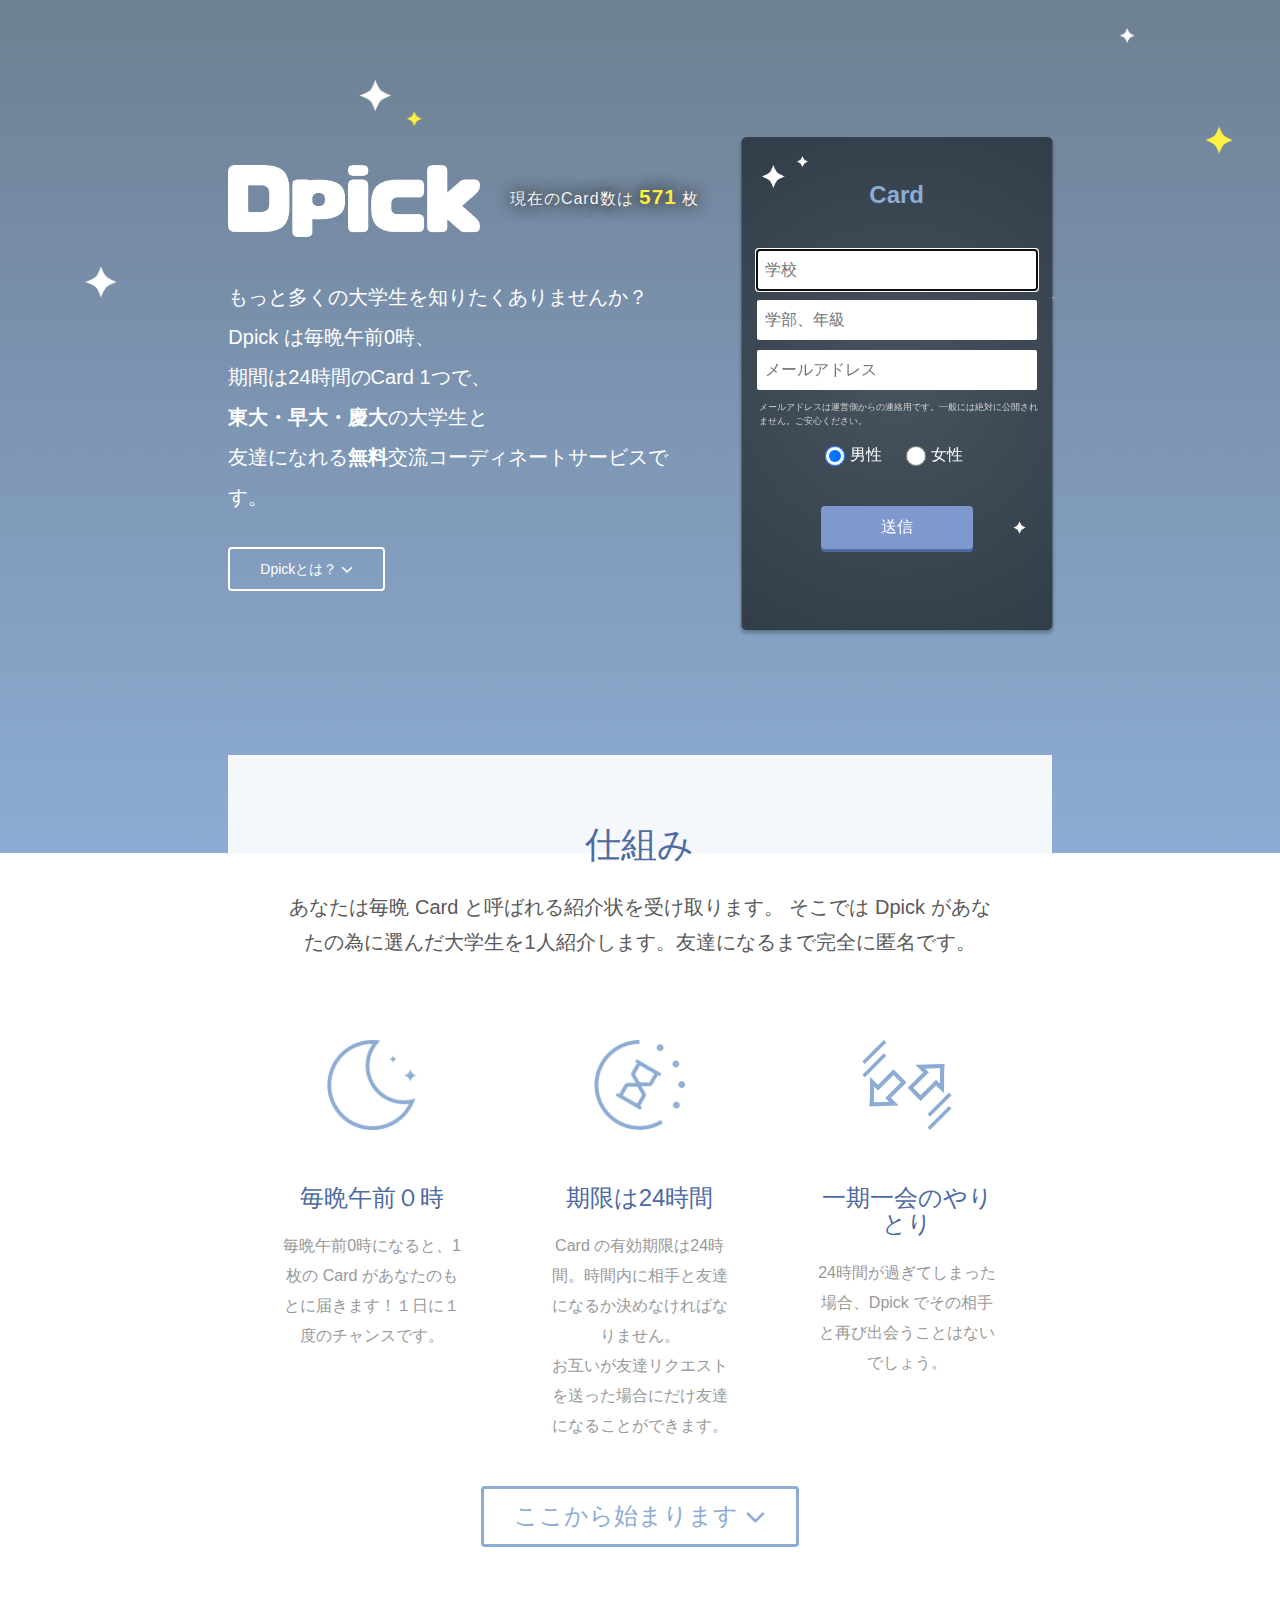
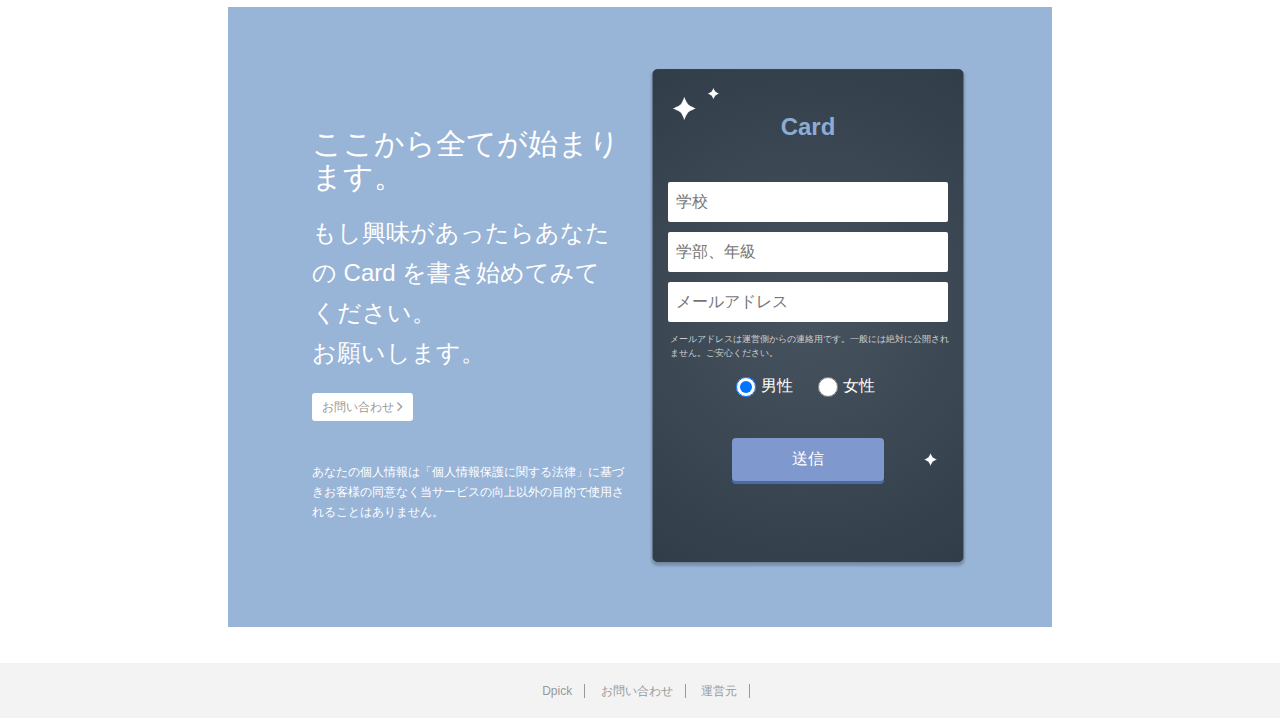
==== index.html @ 1cc6fd4a "+7" ====
<!DOCTYPE html>
<html lang="ja">
  <head>
    <title>Dpick</title>
    <META http-equiv="Content-Type" content="text/html; charset=UTF-8">
    <meta name="viewport" content="width=device-width, initial-scale=1.0">
    <meta content="assets/img/thumbnail.png" property="og:image"></meta>
    <meta content="Dpick" property="og:title"></meta>
    <meta content="午前0時に届く1枚のカード。 それを使うとあなたが知らない素晴らしい大学生を知ることができます。 その有効期限はたった24時間、やってみませんか。" property="og:description"></meta>
    <link rel="shortcut icon" type="image/png" href="assets/img/favicon_1.png"/>
    <!-- Bootstrap -->
    <link href="assets/css/bootstrap.min.css" rel="stylesheet" media="screen">
    <link href="assets/css/bootstrap-responsive.css" rel="stylesheet">
    <link href="assets/css/style_1.css" rel="stylesheet">
    <link rel="stylesheet" href="https://maxcdn.bootstrapcdn.com/font-awesome/4.4.0/css/font-awesome.min.css">
    <!-- visit_from twitter -->
    <script src="//platform.twitter.com/oct.js" type="text/javascript"></script>
    <script type="text/javascript">twttr.conversion.trackPid('l6l3i', { tw_sale_amount: 0, tw_order_quantity: 0 });</script>
    <noscript>
    <img height="1" width="1" style="display:none;" alt="" src="https://analytics.twitter.com/i/adsct?txn_id=l6l3i&p_id=Twitter&tw_sale_amount=0&tw_order_quantity=0" />
    <img height="1" width="1" style="display:none;" alt="" src="//t.co/i/adsct?txn_id=l6l3i&p_id=Twitter&tw_sale_amount=0&tw_order_quantity=0" />
    </noscript>

    <script src="http://ajax.googleapis.com/ajax/libs/jquery/1.7.2/jquery.min.js"></script>
    <!-- Google analytics -->
    <script>
      (function(i,s,o,g,r,a,m){i['GoogleAnalyticsObject']=r;i[r]=i[r]||function(){
      (i[r].q=i[r].q||[]).push(arguments)},i[r].l=1*new Date();a=s.createElement(o),
      m=s.getElementsByTagName(o)[0];a.async=1;a.src=g;m.parentNode.insertBefore(a,m)
      })(window,document,'script','//www.google-analytics.com/analytics.js','ga');

      ga('create', 'UA-66148439-1', 'auto');
      ga('send', 'pageview');
    </script>
    <script>
        $(function(){
          $('#scroll').click(function(){
            ga('send', 'event', 'click', 'scroll');
            $('html,body').animate({scrollTop:$('#page2').offset().top}, 600);
            return false;
          });
          $('#call').click(function(){
            ga('send', 'event', 'click', 'call');
            $('html,body').animate({scrollTop:$('#form').offset().top}, 600);

            if(window.navigator.userAgent.indexOf('Mobile') < 1){
              $("input[type='text']:first", document.forms[0]).focus();
            }
            return false;
          });
          $('#call1').click(function(){
            ga('send', 'event', 'click', 'sroll1');
            $('html,body').animate({scrollTop:$('#form').offset().top}, 600);
            $("input[type='text']:first", document.forms[0]).focus();
            return false;
          });
        });
    </script>
    <script>
      function check_form(place){
          var uni = document.forms["Dpickform_" + place]["entry.1820597178"].value;
          var dep = document.forms["Dpickform_" + place]["entry.1846109301"].value;
          var mail = document.forms["Dpickform_" + place]["entry.34462943"].value;
          var sex = document.forms["Dpickform_" + place]["entry.1523064061"].value;
          if (uni == null || uni == "") {
              ga('send', 'event', 'invalid', 'uni', place);
              alert("大学名を正しく入力してください。");
              return false;
          }
          if (dep == null || dep == ""){
              ga('send', 'event', 'invalid', 'dep', place);
              alert("学部を正しく入力してください。");
              return false;
          }
          if (mail == null || mail == ""){
              ga('send', 'event', 'invalid', 'mail', place);
              alert("メールアドレスを正しく入力してください。");
              return false;
          }
          else{
            return true;
          }
      }
    </script>
  </head>
  <body>
      <div class="container-fluid">
        <div class="row" style="position:relative;">
        	<div class="col-lg-2 col-md-1">
        	</div>
        	<div class="col-lg-8 col-md-10 col-xs-12 col-sm-12">
          		<div id="logo">
                <img src="assets/img/dpick_b.png" /><span class="count hidden-xs hidden-sm">現在のCard数は  <b style="font-size:21px; color:#FFF140; font-family:'Ubuntu Condensed', sans-serif;">571</b>  枚</span>
              </div>

              <h2 class="slogan">もっと多くの大学生を知りたくありませんか？</br>Dpick は毎晩午前0時、</br>期間は24時間のCard 1つで、</br><b>東大・早大・慶大</b>の大学生と</br>友達になれる<b>無料</b>交流コーディネートサービスです。</h2>
                <div id="scroll" class="hidden-xs hidden-sm"><button type="button" class="btn btn-default button">Dpickとは？  <i class="fa fa-angle-down fa-lg"></i></button></div>
                <div id="call" class="visible-xs visible-sm"><button type="button" class="btn btn-default button-call"><b>ここから始まります  <i class="fa fa-angle-down fa-lg"></i></b></button></div><p class="count visible-xs visible-sm">現在のCard数は <b class="number">571</b> 枚</p>
                <div id="card1" class="hidden-xs hidden-sm card2">
                  <div class="form-info">
                    <script type="text/javascript">
                      var i = 0;
                      function iframe_load() {
                        console.log('loaded!');
                        i++;
                        if(i > 1){
                          document.location.href="finish.html";
                        }
                      }
                    </script>
                    <h3 class="hidden-xs hidden-sm"><b>Card</b></h3>
                    <form id="Dpickform_up" name="Dpickform_up"  method="post" action="https://docs.google.com/forms/d/1RniOByj6TO_wJmQ1sJEg31kJzTQSaY5dYjyh7gsJfTY/formResponse" target="hidden_iframe" onsubmit="return check_form('up')">
                      <h3 class="visible-xs visible-sm">Card</h3>
                      <input type="text" name="entry.1820597178" placeholder="学校" required oninvalid="this.setCustomValidity('大学名を正しく入力してください。')" oninput="setCustomValidity('')" autofocus></br>
                      <input type="text" name="entry.1846109301" placeholder="学部、年級" required oninvalid="this.setCustomValidity('学部を正しく入力してください。')" oninput="setCustomValidity('')" ></br>
                      <input type="email" name="entry.34462943" placeholder="メールアドレス" required oninvalid="this.setCustomValidity('大学メールを正しく入力してください。')" oninput="setCustomValidity('')" ></br>
                      <div class="safe">
                        <small>メールアドレスは運営側からの連絡用です。一般には絶対に公開されません。ご安心ください。</small>
                      </div>
                      <div class="radio">
                        <label style="margin-right: 25px; color:white; "><input type="radio" name="entry.1523064061" value="0" checked required oninvalid="this.setCustomValidity('せいべつを正しく入力してください。')" oninput="setCustomValidity('')" > 男性</label>
                        <label style=" color:white; "><input type="radio" name="entry.1523064061" value="1"> 女性</label>
                      </div>
                      <input type="hidden" name="pageHistory" value="0">
                      <input type="hidden" name="fvv" value="0">
                      <button type="submit" class="button1 btn btn-default">送信</button>
                    </form>
                    <iframe name="hidden_iframe" id="hidden_iframe" style="display:none;" onload="iframe_load()"></iframe>
                  </div>
                </div>
<!--               <div id="scroll" class="hidden-xs hidden-sm">
                <a href="#page2"><img src="assets/img/scroll-w.png" /></a>
              </div> -->
              <div class="main">
                  <div class="page2" id="page2">
                    <h1 style="color:#4D6BA1;">仕組み</h1>
                    <p class="text2">あなたは毎晩 Card と呼ばれる紹介状を受け取ります。 そこでは Dpick があなたの為に選んだ大学生を1人紹介します。友達になるまで完全に匿名です。</p>
                    <div class="row">
                      <div class="col-md-4 col-xs-12">
                        <img src="assets/img/icon1_b.png" />
                        <h3>毎晩午前０時</h3>
                        <p>毎晩午前0時になると、1枚の Card があなたのもとに届きます！１日に１度のチャンスです。</p>
                      </div>
                      <div class="col-md-4 col-xs-12">
                        <img src="assets/img/icon2_b.png" />
                        <h3>期限は24時間</h3>
                        <p>Card の有効期限は24時間。時間内に相手と友達になるか決めなければなりません。</br>お互いが友達リクエストを送った場合にだけ友達になることができます。</p>
                      </div>
                      <div class="col-md-4 col-xs-12">
                        <img src="assets/img/icon3_b.png" />
                        <h3>一期一会のやりとり</h3>
                        <p>24時間が過ぎてしまった場合、Dpick でその相手と再び出会うことはないでしょう。</p>
                      </div>
                    </div>
                    <div class="row">
                      <a href="#form" id="call1"><button type="button" class="btn btn-default button2 hidden-xs hidden-sm">ここから始まります  <i class="fa fa-angle-down fa-lg"></i></button></a>
                    </div>
                  </div>
              </div>
            <div class="row form" id="form">
              <div class="col-md-offset-1 col-md-5">
                <h2>ここから全てが始まります。</h2>
                <h3>もし興味があったらあなたの Card を書き始めてみてください。</br>お願いします。</h3>
                <a href="https://docs.google.com/forms/d/1W493u_p6T1SX8YPQvKP_TSf8al3Foz85FJQ5niRGAqc/viewform" target="_new"><button class="btn-default btn-sm btn ask hidden-xs hidden-sm">お問い合わせ  <i class="fa fa-angle-right fa-lg"></i></button></a></br>
                <small class="hidden-xs hidden-sm">あなたの個人情報は「個人情報保護に関する法律」に基づきお客様の同意なく当サービスの向上以外の目的で使用されることはありません。</small>
              </div>
              <div class="col-md-5">
                <div class="card2">
                  <div class="form-info">
                    <h3 class="hidden-xs hidden-sm"><b>Card</b></h3>
                    <form id="Dpickform_down" name="Dpickform_down"  method="post" action="https://docs.google.com/forms/d/1RniOByj6TO_wJmQ1sJEg31kJzTQSaY5dYjyh7gsJfTY/formResponse" target="hidden_iframe" onsubmit="return check_form('down')">
                      <h3 class="visible-xs visible-sm"><b>Card</b></h3>
                      <input type="text" name="entry.1820597178" placeholder="学校" required oninvalid="this.setCustomValidity('大学名を正しく入力してください。')" oninput="setCustomValidity('')"></br>
                      <input type="text" name="entry.1846109301" placeholder="学部、年級" required oninvalid="this.setCustomValidity('学部を正しく入力してください。')" oninput="setCustomValidity('')" ></br>
                      <input type="email" name="entry.34462943" placeholder="メールアドレス" required oninvalid="this.setCustomValidity('大学メールを正しく入力してください。')" oninput="setCustomValidity('')" ></br>
                      <div class="safe">
                        <small>メールアドレスは運営側からの連絡用です。一般には絶対に公開されません。ご安心ください。</small>
                      </div>
                      <div class="radio">
                        <label style="margin-right: 25px; color:white;"><input type="radio" name="entry.1523064061" value="0" checked required oninvalid="this.setCustomValidity('せいべつを正しく入力してください。')" oninput="setCustomValidity('')" > 男性</label>
                        <label style=" color:white;"><input type="radio" name="entry.1523064061" value="1"> 女性</label>
                      </div>
                      <input type="hidden" name="pageHistory" value="0">
                      <input type="hidden" name="fvv" value="0">
                      <button type="submit" class="button1 btn btn-default">送信</button>
                    </form>
                  </div>
                  <a href="https://docs.google.com/forms/d/1W493u_p6T1SX8YPQvKP_TSf8al3Foz85FJQ5niRGAqc/viewform" target="_new"><button class="btn-default btn-sm btn ask visible-xs visible-sm">お問い合わせ  <i class="fa fa-angle-right fa-lg"></i></button></a></br>
                  <small class="visible-xs visible-sm" style="margin-bottom: 60px;">あなたの個人情報は「個人情報保護に関する法律」に基づきお客様の同意なく当サービスの向上以外の目的で使用されることはありません。</small></br>
                </div>
              </div>
            </div>
            </div>
        	</div>
        	<div class="col-lg-2 col-md-1">
        	</div>
          <div class="row footer">
            <a href="index.html">Dpick</a>
            <a href="https://docs.google.com/forms/d/1W493u_p6T1SX8YPQvKP_TSf8al3Foz85FJQ5niRGAqc/viewform" target="_new">お問い合わせ</a>
            <a href="info.html">運営元</a>
          </div>
      </div>
    </div>

    </div>
  </body>
</html>
---- assets/css/style_1.css ----
.row{
		margin-left: 0;
		margin-right: 0;
	}
@media screen and (min-width: 1200px) {
	body .container-fluid{
		background-image: url('../img/bac_b.png');
		background-size: 100%;
		background-attachment: fixed; 
		background-repeat: no-repeat;
		position: relative;
	}
	body{
		padding: 0;
	}
	#logo{
		margin-top: 20%;
		margin-bottom: 40px;
	}
	#logo img:first-child{
		height:72px;
	}
	.slogan{
		color: white;
		font-size: 20px;
		width: 55%;
		line-height: 40px;
	}
	.button{
		background-color: transparent;
		color: white;
		font-size: 14px;
		padding: 10px 30px;
		border: 2px solid white;
		border-radius: 4px;
		background-image: none;
		text-shadow: none;
		margin-top: 20px;
	}
	.button:hover, .button:active:focus, .button:focus, .button:active{
		opacity: 0.7;
		background-color: transparent;
		color: white;
		border: 2px solid white;
		outline: none;
		box-shadow: none;
	}
	.count{
		color: white;
		font-size: 16px; 
		z-index: 1;
		margin-left:30px;
		text-shadow: 0 0 15px #333, 0 0 15px #333, 0 0 0.15px #333;
		letter-spacing:1px;
	}
	.count .number{
		 font-size:21px; 
		 color:#FFF140; 
		 font-family:'Ubuntu Condensed', sans-serif; 
		 letter-spacing:5px;
	}
	.button2{
		background-color: transparent;
		color: #8DACD3;
		font-size: 24px;
		padding: 10px 30px;
		border: 3px solid #8DACD3;
		border-radius: 4px;
		text-shadow: none;
		margin-bottom: 60px;
	}
	.button2:hover, .button2:focus, .button2:active:focus, .button2:active{
		opacity: 0.7;
		border: 3px solid #8DACD3;
		border-radius: 4px;
		color: #8DACD3;
		background-color: transparent;
		outline: none;
		box-shadow: none;
	}
	#bubble1{
		position: absolute;
		top: -453px;
		right: -100px;
	}
	#bubble1 img{
		height: 86px;
	}
	#bubble2{
		position: absolute;
		right: 250px;
		top: -255px;
	}
	#bubble2 img{
		height: 65px;
	}
	#scroll{
/*		position: absolute;
		top: 680px;
		left: 48%;*/
		z-index: 1;
	}
	#scroll:hover img{
		opacity: 0.7;
		cursor: pointer;
	}
	#scroll img{
		width: 55px;
	}
	.main{
		margin-top: 20%;
		background-color: rgba(255,255,255,0.9);
		padding: 0px 10px 0 10px;
		position: relative;
	}
	.main .text1{
		font-size: 20px;
		line-height: 35px;
		width: 62%;
		color: #595959;
		margin-left: 50px;
	}
	.page2{
		/*margin-top: 150px;*/
		padding-top: 50px;
		text-align: center;
		height: 100%;
		color: #595959;
	}
	.text2{
		font-size: 20px;
		line-height: 35px;
		margin: 25px 50px 0 50px;
	}
	.page2 .row{
		margin-left: 0;
		text-align: center;
		padding-left: 0px;
	}
	.page2 .col-md-4{
		padding: 0 40px;
		margin-top: 80px;
		margin-bottom: 35px;
		width: 33.3%;
		margin-left: 0;
	}
	.page2 .col-md-4 h3{
		color: #4D6BA1;
	}
	.page2 .col-md-4 p{
		font-size: 16px;
		color: #999999;
		line-height: 30px;
		margin-top: 20px;
	}
	.page2 .col-md-4 img{
		height: 90px;
		margin-bottom: 35px;
	}
	.form{
		background-color: rgba(141,172,211,0.9);
		margin: 0 0 90px 0;
		color: white;
		height: 620px;
	}
	.form h2{
		padding-top: 100px;
	}
	.form h3{
		line-height: 40px;
		margin-bottom: 20px;
	}
	#card1{
		top: 75px;
		position: absolute;
		right:10px;
	}
	#card1 img{
		width: 240px;
	}
	.card2{
		text-align: right;
		margin-top: 60px;
		position: relative;
		z-index: 10;
		margin-bottom: 100px;
	}
	.card2 .form-info{
		height: 502px;
		width: 320px;
		position: absolute;
		top:0;
		right:0;
		text-align: center;
		z-index: 1;
		background-image: url('../img/card2_1.png');
		background-size: 100%;
		margin-bottom: 100px;
	}
	.card2 .form-info h3{
		color: #8DACD3;
		margin-top: 40px;
		margin-bottom: 35px;
		line-height: 40px;
	}
	.card2 .form-info form input[type="text"], .card2 .form-info form input[type="email"]{
		width: 280px;
		height: 40px;
		border: 0px solid #DFDFDF;
		border-radius: 2px;
		margin-bottom: 10px;
		padding-left: 8px;
		background-color: white;
	}
	.card2 .form-info form{
		color: #444444;
		font-size: 16px;
	}
	.card2 .form-info input[type="radio"]{
		height: 20px;
		width: 20px;
		margin-left: -25px;
	}
	.radio label input{
		 margin-top:2px;
	}
	.card2 img{
		width: 240px;
	}
	.safe{
		width: 280px; 
		text-align:left; 
		margin-left:22px; 
		font-size:10px; 
		color: #CFCFCF;
		padding-bottom: 5px;
	}
	.button1{
		background-color: #7F99CE;
		color: white;
		font-size: 16px;
		padding: 10px 60px;
		box-shadow: 0px 3px 0px #4D6BA1;
		border: 0px;
		border-radius: 4px;
		background-image: none;
		text-shadow: none;
		margin-top: 30px;
	}
	.button1:hover, .button1:active, .button1:focus, .button1:active:focus{
		background-color: #8DACD3;
		color:white;
		text-shadow: none;
		box-shadow: 0px 2px 0px #4D6BA1;
		margin-top: 31px;
		margin-bottom: -1px;
		outline: none;
	}  
	.footer{
		background-color:#F3F3F3; 
		height:40px;
		text-align: center;
		padding: 20px 0 35px 0;
		font-size: 12px;
		position: absolute;
    	bottom: 0;
    	width: 100%;
    	z-index: 1;
	}
	.footer a{
		color: #999999;
		text-decoration: none;
		padding-right: 12px;
		padding-left: 12px;
		border-right: 1px solid #999999;
	}
	.ask{
		color: #999999; 
		border: none;
		margin-bottom: 40px;
	}
	.ask:hover, .ask:active, .ask:focus, .ask:active:focus{
		background-color: #efefef;
		color: #999999;
	}
}
@media screen and (min-width: 992px) and (max-width: 1199px){
	body .container-fluid{
		background-image: url('../img/bac_b.png');
		background-size: 120%;
		background-attachment: fixed; 
		background-repeat: no-repeat;
		position: relative;
	}
	body{
		padding: 0;
	}
	#logo{
		margin-top: 20%;
		margin-bottom: 40px;
	}
	#logo img:first-child{
		height:72px;
	}
	.slogan{
		color: white;
		font-size: 20px;
		width: 55%;
		line-height: 40px;
	}
	.button{
		background-color: transparent;
		color: white;
		font-size: 14px;
		padding: 10px 30px;
		border: 2px solid white;
		border-radius: 4px;
		background-image: none;
		text-shadow: none;
		margin-top: 20px;
	}
	.button:hover, .button:active:focus, .button:focus, .button:active{
		opacity: 0.7;
		background-color: transparent;
		color: white;
		border: 2px solid white;
		outline: none;
		box-shadow: none;
	}
	.count{
		color: white;
		font-size: 16px; 
		z-index: 1;
		margin-left:30px;
		text-shadow: 0 0 15px #333, 0 0 15px #333, 0 0 0.15px #333;
		letter-spacing:1px;
	}
	.count .number{
		 font-size:21px; 
		 color:#FFF140; 
		 font-family:'Ubuntu Condensed', sans-serif; 
		 letter-spacing:5px;
	}
	.button2{
		background-color: transparent;
		color: #8DACD3;
		font-size: 24px;
		padding: 10px 30px;
		border: 3px solid #8DACD3;
		border-radius: 4px;
		text-shadow: none;
		margin-bottom: 60px;
	}
	.button2:hover, .button2:focus, .button2:active:focus, .button2:active{
		opacity: 0.7;
		border: 3px solid #8DACD3;
		border-radius: 4px;
		color: #8DACD3;
		background-color: transparent;
		outline: none;
		box-shadow: none;
	}
	#bubble1{
		position: absolute;
		top: -453px;
		right: -100px;
	}
	#bubble1 img{
		height: 86px;
	}
	#bubble2{
		position: absolute;
		right: 250px;
		top: -255px;
	}
	#bubble2 img{
		height: 65px;
	}
	#scroll{
/*		position: absolute;
		top: 680px;
		left: 48%;*/
		z-index: 1;
	}
	#scroll:hover img{
		opacity: 0.7;
		cursor: pointer;
	}
	#scroll img{
		width: 55px;
	}
	.main{
		margin-top: 20%;
		background-color: rgba(255,255,255,0.9);
		padding: 0px 10px 0 10px;
		position: relative;
	}
	.main .text1{
		font-size: 20px;
		line-height: 35px;
		width: 62%;
		color: #595959;
		margin-left: 50px;
	}
	.page2{
		/*margin-top: 150px;*/
		padding-top: 50px;
		text-align: center;
		height: 100%;
		color: #595959;
	}
	.text2{
		font-size: 20px;
		line-height: 35px;
		margin: 25px 50px 0 50px;
	}
	.page2 .row{
		margin-left: 0;
		text-align: center;
		padding-left: 0px;
	}
	.page2 .col-md-4{
		padding: 0 40px;
		margin-top: 80px;
		margin-bottom: 35px;
		width: 33.3%;
		margin-left: 0;
	}
	.page2 .col-md-4 h3{
		color: #4D6BA1;
	}
	.page2 .col-md-4 p{
		font-size: 16px;
		color: #999999;
		line-height: 30px;
		margin-top: 20px;
	}
	.page2 .col-md-4 img{
		height: 90px;
		margin-bottom: 35px;
	}
	.form{
		background-color: rgba(141,172,211,0.9);
		margin: 0 0 90px 0;
		color: white;
		height: 620px;
	}
	.form h2{
		padding-top: 100px;
	}
	.form h3{
		line-height: 40px;
		margin-bottom: 20px;
	}
	#card1{
		top: 75px;
		position: absolute;
		right:10px;
	}
	#card1 img{
		width: 240px;
	}
	.card2{
		text-align: right;
		margin-top: 60px;
		position: relative;
		z-index: 10;
		margin-bottom: 100px;
	}
	.card2 .form-info{
		height: 502px;
		width: 320px;
		position: absolute;
		top:0;
		right:0;
		text-align: center;
		z-index: 1;
		background-image: url('../img/card2_1.png');
		background-size: 100%;
		margin-bottom: 100px;
	}
	.card2 .form-info h3{
		color: #8DACD3;
		margin-top: 40px;
		margin-bottom: 35px;
		line-height: 40px;
	}
	.card2 .form-info form input[type="text"], .card2 .form-info form input[type="email"]{
		width: 280px;
		height: 40px;
		border: 0px solid #DFDFDF;
		border-radius: 2px;
		margin-bottom: 10px;
		padding-left: 8px;
		background-color: white;
	}
	.card2 .form-info form{
		color: #444444;
		font-size: 16px;
	}
	.card2 .form-info input[type="radio"]{
		height: 20px;
		width: 20px;
		margin-left: -25px;
	}
	.radio label input{
		 margin-top:2px;
	}
	.card2 img{
		width: 240px;
	}
	.safe{
		width: 280px; 
		text-align:left; 
		margin-left:22px; 
		font-size:10px; 
		color: #CFCFCF;
		padding-bottom: 5px;
	}
	.button1{
		background-color: #7F99CE;
		color: white;
		font-size: 16px;
		padding: 10px 60px;
		box-shadow: 0px 3px 0px #4D6BA1;
		border: 0px;
		border-radius: 4px;
		background-image: none;
		text-shadow: none;
		margin-top: 30px;
	}
	.button1:hover, .button1:active, .button1:focus, .button1:active:focus{
		background-color: #8DACD3;
		color:white;
		text-shadow: none;
		box-shadow: 0px 2px 0px #4D6BA1;
		margin-top: 31px;
		margin-bottom: -1px;
		outline: none;
	}  
	.footer{
		background-color:#F3F3F3; 
		height:40px;
		text-align: center;
		padding: 20px 0 35px 0;
		font-size: 12px;
		position: absolute;
    	bottom: 0;
    	width: 100%;
    	z-index: 1;
	}
	.footer a{
		color: #999999;
		text-decoration: none;
		padding-right: 12px;
		padding-left: 12px;
		border-right: 1px solid #999999;
	}
	.ask{
		color: #999999; 
		border: none;
		margin-bottom: 40px;
	}
	.ask:hover, .ask:active, .ask:focus, .ask:active:focus{
		background-color: #efefef;
		color: #999999;
	}

}
@media screen and (max-width: 991px) {
	.col-xs-12{
		padding: 0;
	}
	body{
		padding: 0;
		background-image: url('../img/bac_s_b.png');
		background-size: 120% auto;
		background-repeat: no-repeat;
	}
	body .container-fluid{
		margin: 0;
		position: relative;
		text-align: center;
	}
	#logo{
		margin-top: 40px;
	}
    #logo img{
		height:30px;
	}    
	.slogan{
		font-size: 16px;
		margin-left: 40px;
		margin-right: 40px;	
		margin-top: 40px;
		line-height: 30px;
		color: white;
		font-weight: normal;
	}
	.main{
		text-align: center;
	}
	#bubble1{
		display: none;
	}
	#bubble2{
		display: none;
	}
	.button-call{
		background-color: #7F99CE;
		color: white;
		font-size: 18px;
		padding: 15px;
		width: 80%;
		box-shadow: 0px 4px 0px #4D6BA1;
		border: 0px;
		border-radius: 4px;
		background-image: none;
		text-shadow: none;
		margin-top: 15px;
		margin-bottom:20px;
	}
	.button-call:hover, .button-call:active, .button-call:focus, .button-call:active:focus{
		background-color: #8DACD3;
		color:white;
		text-shadow: none;
		box-shadow: 0px 2px 0px #4D6BA1;
		outline: none;
		margin-top: 17px;
		margin-bottom: 18px;
	}

	#m_card1{
		margin-top: 20px;
		margin-bottom: 15px;
	}
	#m_card1 img{
		width: 150px;
	}
	.text1{
		font-size: 16px;
		line-height: 30px;
		color: #595959;
		margin-bottom: 30px;
		width: 90%;
		margin-left: auto;
		margin-right: auto;
		margin-top: 30px;
	}
	.page2{
		background-color: white;
		width: 100%;
		padding-top: 35px;
	}
	.page2 h1{
		font-size: 24px;
		margin-bottom: 15px;
		color: #595959;
	}
	.page2 .text2{
		font-size: 16px;
		line-height: 30px;
		padding-bottom: 30px;
		border-bottom: 1px solid #efefef;
		color: #595959;
		width: 90%;
		margin-left: auto;
		margin-right: auto;
	}
	.row {
		margin-left: 0;
		margin-right: 0;
	}
	.page2 .row .col-xs-12 img{
		width: 40px;
		display: inline-block;
		margin-right: 15px;
		margin-bottom: 15px;
		margin-top: 30px;
		padding-bottom: 20px;
	}
	.page2 .row .col-xs-12 h3{
		display: inline-block;
		font-size: 22px;
		color: #4D6BA1;
	}
	.page2 .row .col-xs-12 p{
		color: #999999;
		padding-bottom: 30px;
		border-bottom: 1px solid #efefef;
		margin-bottom: 0;
		line-height: 30px;
		width: 90%;
		margin-left: auto;
		margin-right: auto;
		margin-top: -10px;
		font-size: 14px;
	}
	.form{
		background-color: rgba(141,172,211,1);
		margin-top: 0;
		color: white;
	}
	.form h2{
		font-size: 24px;
		margin-top: 0px;
		padding-top: 40px;
	}
	.form h3{
		font-size: 18px;
		margin-top: 15px;
		line-height: 30px;
		/*margin-bottom: 35px;*/
	}
	.card2 img{
		display: none;
	}
	.card2 .form-info{
		width: 290px;
		margin-left: auto;
		margin-right: auto;
		text-align: center;
		z-index: 1;
		background-image: url('../img/card2_1.png');
		background-size: 100%;
	}
	.card2 .form-info h3{
		color: #8DACD3;
		margin-top: 25px;
		margin-bottom: 15px;
		
		font-size: 20px;
		line-height: 40px;
	}
	.card2 .form-info form input[type="text"], .card2 .form-info form input[type="email"]{
		width: 260px;
		height: 45px;
		border: 1px solid #DFDFDF;
		border-radius: 1px;
		margin-bottom: 10px;
		padding-left: 5px;
	}
	.card2 .form-info form{
		color: #444444;
		font-size: 16px;
		padding-top: 5px;
		margin-bottom: 10px;
		height: 454px;
	}
	.card2 .form-info input[type="radio"]{
		height: 30px;
		width: 30px;
		vertical-align: middle;
		margin-top: -4px;
		margin-left: -35px;
	}
	.safe{
		width: 260px; 
		text-align:left; 
		margin-left:18px; 
		font-size:12px; 
		color: #CFCFCF;
	}
	.count{
		color: white;
		font-size: 16px; 
		z-index: 1;
		margin-bottom:40px;
		text-shadow: 0 0 15px #333, 0 0 15px #333, 0 0 0.15px #333;
		letter-spacing:1px;
	}
	.count .number{
		 font-size:21px; 
		 color:#FFF140; 
		 font-family:'Ubuntu Condensed', sans-serif; 
		 letter-spacing:1px;
	}
	.form .ask{
		/*padding-bottom: 15px;*/
		color: #595959;
	}
	.button1{
		background-color: #7F99CE;
		color: white;
		font-size: 16px;
		padding-top: 10px;
		padding-bottom: 10px;
		box-shadow: 0px 3px 0px #4D6BA1;
		border: 0px;
		border-radius: 4px;
		background-image: none;
		text-shadow: none;
		margin-top: 25px;
		margin-bottom: 25px;
		width: 260px;
	}
	.button1:hover, .button1:active, .button1:focus, .button1:active:focus{
		background-color: #8DACD3;
		color:white;
		text-shadow: none;
		box-shadow: 0px 2px 0px #4D6BA1;
		margin-top: 26px;
		margin-bottom: 64px;
	}  
	.footer{
		background-color:#F3F3F3; 
		height:40px;
		text-align: center;
		padding: 20px 0 35px 0;
		font-size: 12px;
		position: absolute;
		bottom: 0;
		width: 100%;
	}
	.footer a{
		color: #999999;
		text-decoration: none;
		padding-right: 12px;
		padding-left: 12px;
		border-right: 1px solid #999999;
	}
	.ask{
		color: #999999; 
		border: none;
		margin-left: auto;
		margin-right: auto;
		/*margin-bottom: 40px;*/
	}
	.ask:hover, .ask:active, .ask:focus, .ask:active:focus{
		background-color: #efefef;
		color: #999999;
	}
}
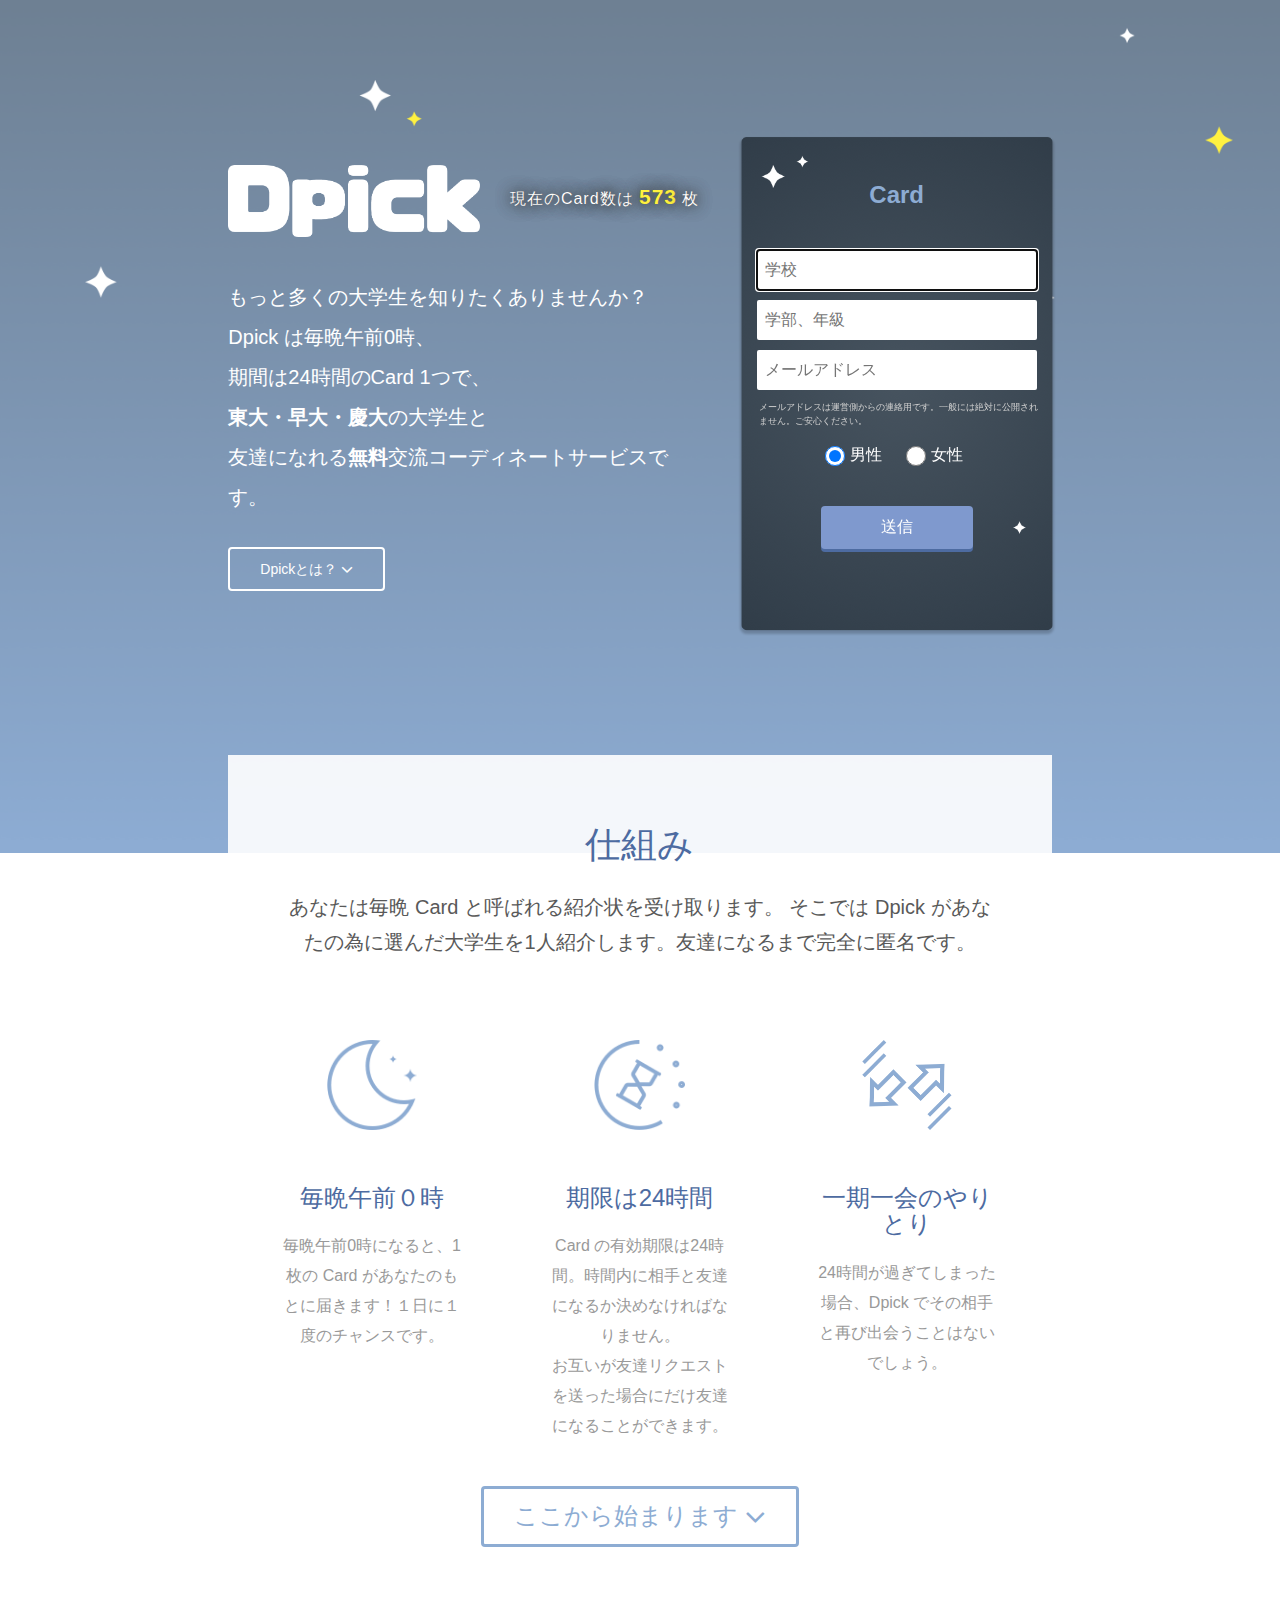
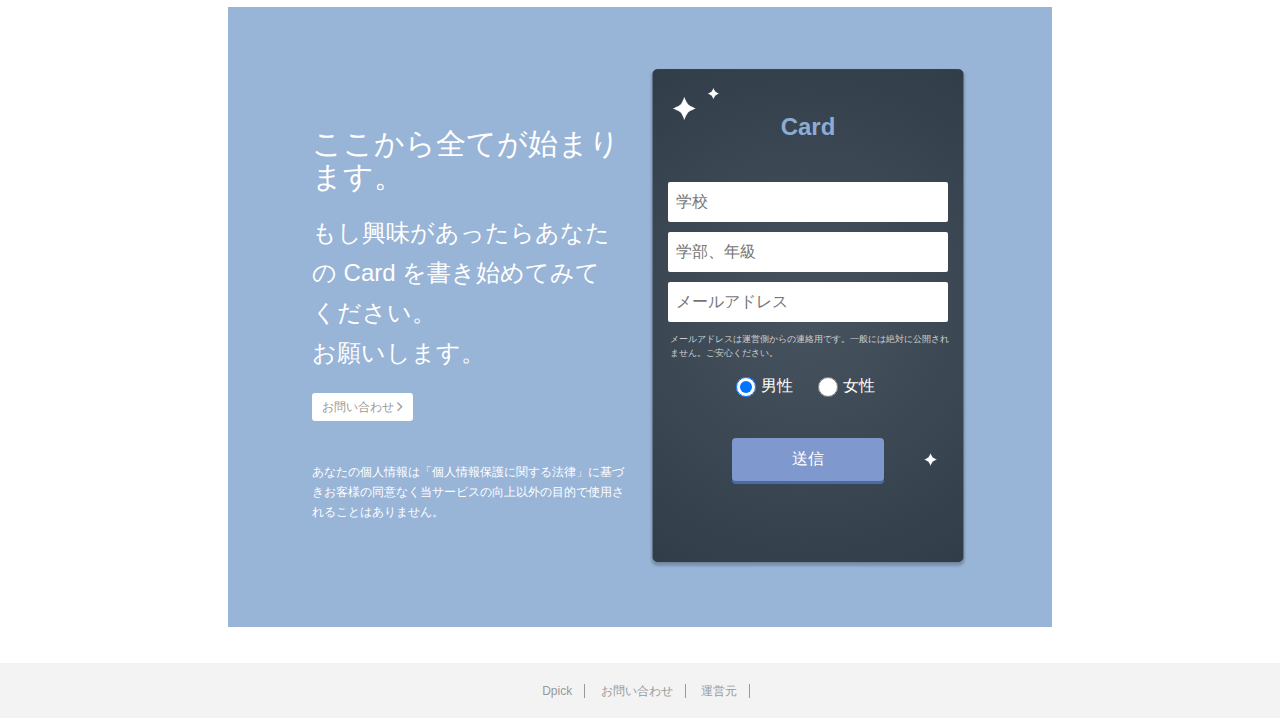
==== commit 2dd8ff73: "+2" ====
--- a/index.html
+++ b/index.html
@@ -90,12 +90,12 @@
         	</div>
         	<div class="col-lg-8 col-md-10 col-xs-12 col-sm-12">
           		<div id="logo">
-                <img src="assets/img/dpick_b.png" /><span class="count hidden-xs hidden-sm">現在のCard数は  <b style="font-size:21px; color:#FFF140; font-family:'Ubuntu Condensed', sans-serif;">571</b>  枚</span>
+                <img src="assets/img/dpick_b.png" /><span class="count hidden-xs hidden-sm">現在のCard数は  <b style="font-size:21px; color:#FFF140; font-family:'Ubuntu Condensed', sans-serif;">573</b>  枚</span>
               </div>
 
               <h2 class="slogan">もっと多くの大学生を知りたくありませんか？</br>Dpick は毎晩午前0時、</br>期間は24時間のCard 1つで、</br><b>東大・早大・慶大</b>の大学生と</br>友達になれる<b>無料</b>交流コーディネートサービスです。</h2>
                 <div id="scroll" class="hidden-xs hidden-sm"><button type="button" class="btn btn-default button">Dpickとは？  <i class="fa fa-angle-down fa-lg"></i></button></div>
-                <div id="call" class="visible-xs visible-sm"><button type="button" class="btn btn-default button-call"><b>ここから始まります  <i class="fa fa-angle-down fa-lg"></i></b></button></div><p class="count visible-xs visible-sm">現在のCard数は <b class="number">571</b> 枚</p>
+                <div id="call" class="visible-xs visible-sm"><button type="button" class="btn btn-default button-call"><b>ここから始まります  <i class="fa fa-angle-down fa-lg"></i></b></button></div><p class="count visible-xs visible-sm">現在のCard数は <b class="number">573</b> 枚</p>
                 <div id="card1" class="hidden-xs hidden-sm card2">
                   <div class="form-info">
                     <script type="text/javascript">
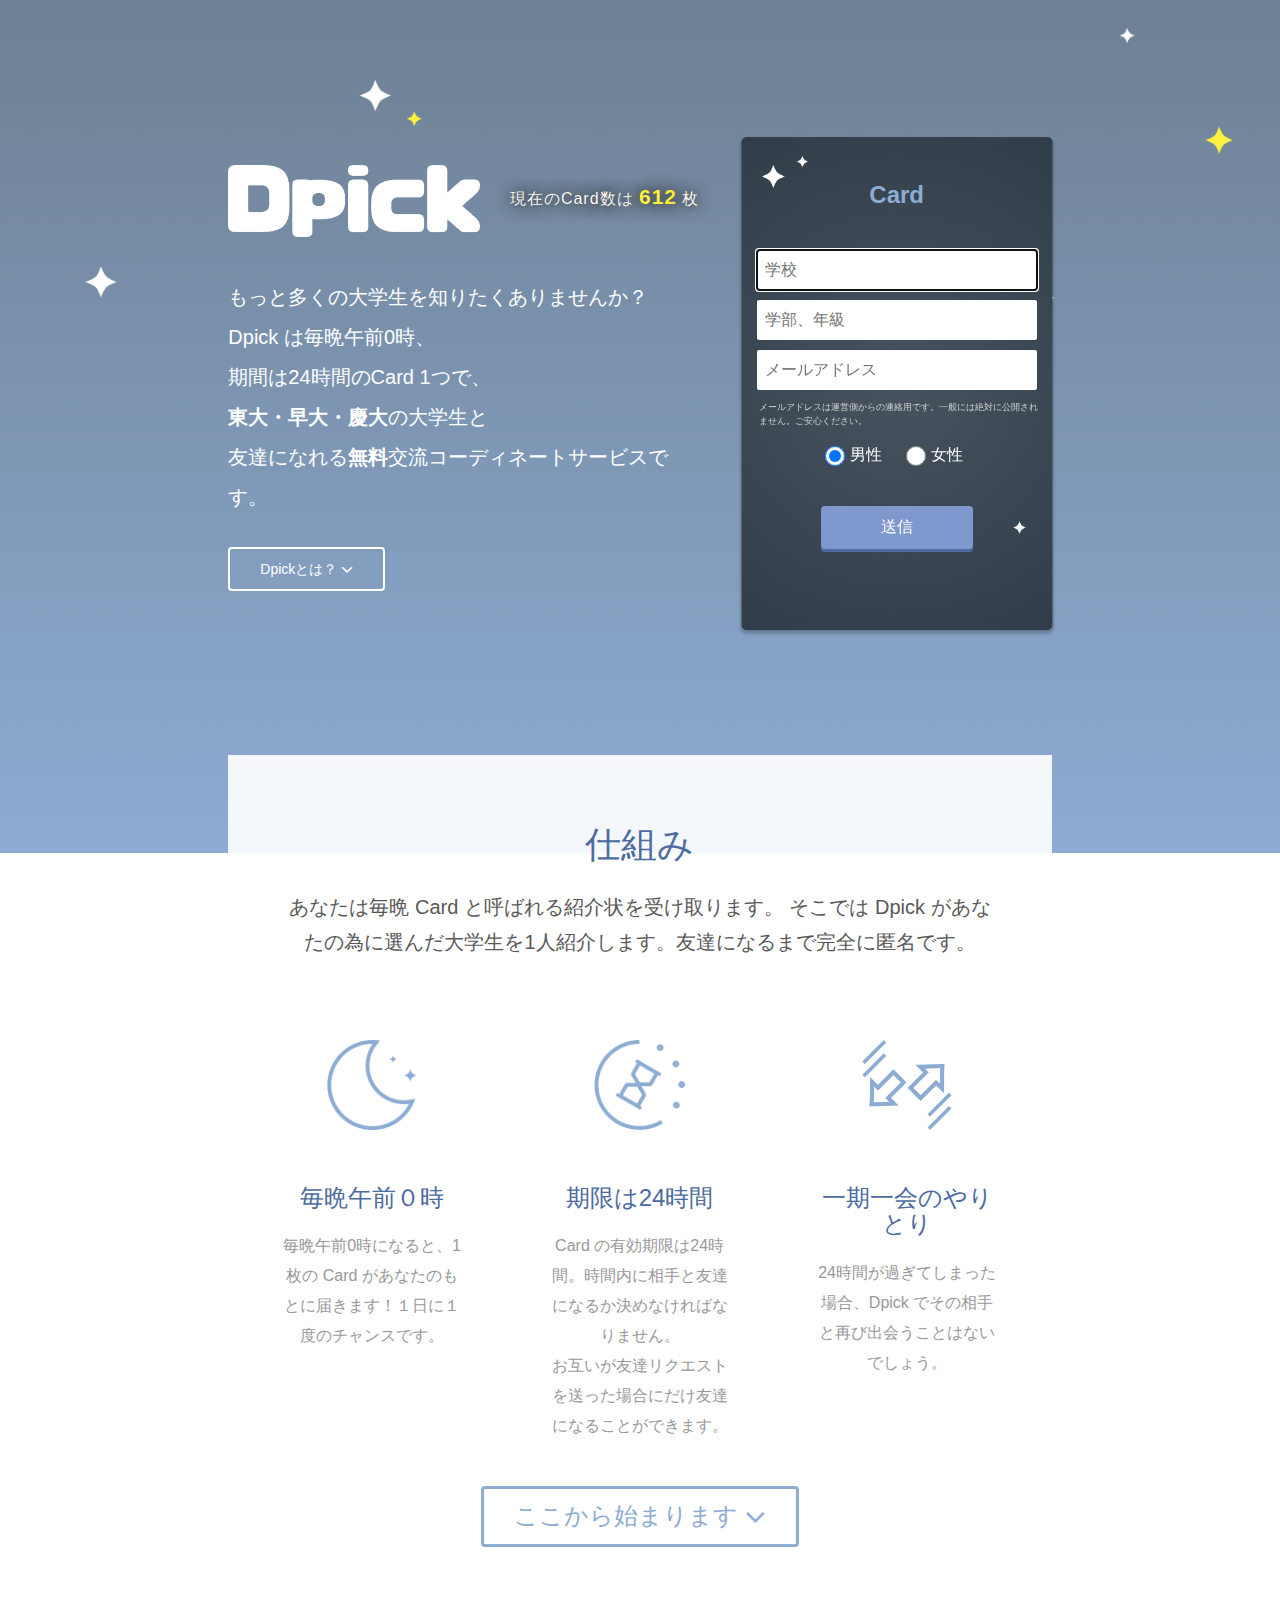
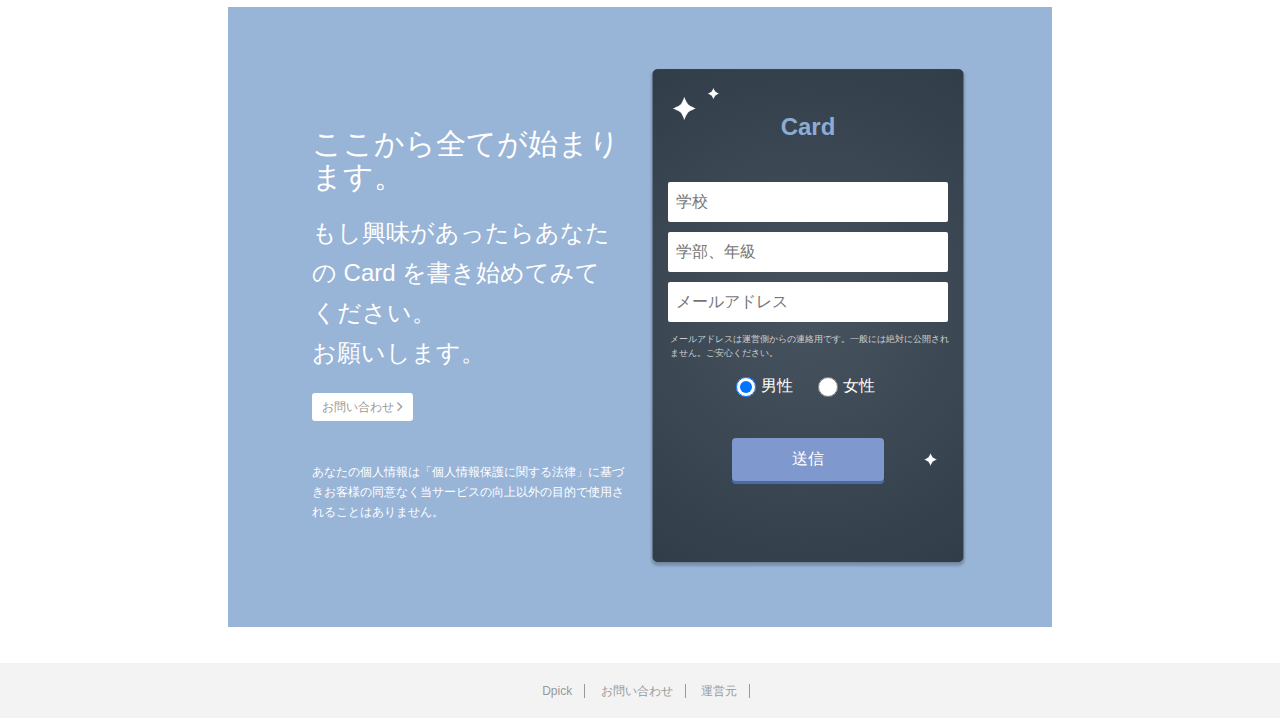
==== commit 25b2fc35: "+10" ====
--- a/index.html
+++ b/index.html
@@ -90,12 +90,12 @@
         	</div>
         	<div class="col-lg-8 col-md-10 col-xs-12 col-sm-12">
           		<div id="logo">
-                <img src="assets/img/dpick_b.png" /><span class="count hidden-xs hidden-sm">現在のCard数は  <b style="font-size:21px; color:#FFF140; font-family:'Ubuntu Condensed', sans-serif;">573</b>  枚</span>
+                <img src="assets/img/dpick_b.png" /><span class="count hidden-xs hidden-sm">現在のCard数は  <b style="font-size:21px; color:#FFF140; font-family:'Ubuntu Condensed', sans-serif;">612</b>  枚</span>
               </div>
 
               <h2 class="slogan">もっと多くの大学生を知りたくありませんか？</br>Dpick は毎晩午前0時、</br>期間は24時間のCard 1つで、</br><b>東大・早大・慶大</b>の大学生と</br>友達になれる<b>無料</b>交流コーディネートサービスです。</h2>
                 <div id="scroll" class="hidden-xs hidden-sm"><button type="button" class="btn btn-default button">Dpickとは？  <i class="fa fa-angle-down fa-lg"></i></button></div>
-                <div id="call" class="visible-xs visible-sm"><button type="button" class="btn btn-default button-call"><b>ここから始まります  <i class="fa fa-angle-down fa-lg"></i></b></button></div><p class="count visible-xs visible-sm">現在のCard数は <b class="number">573</b> 枚</p>
+                <div id="call" class="visible-xs visible-sm"><button type="button" class="btn btn-default button-call"><b>ここから始まります  <i class="fa fa-angle-down fa-lg"></i></b></button></div><p class="count visible-xs visible-sm">現在のCard数は <b class="number">612</b> 枚</p>
                 <div id="card1" class="hidden-xs hidden-sm card2">
                   <div class="form-info">
                     <script type="text/javascript">
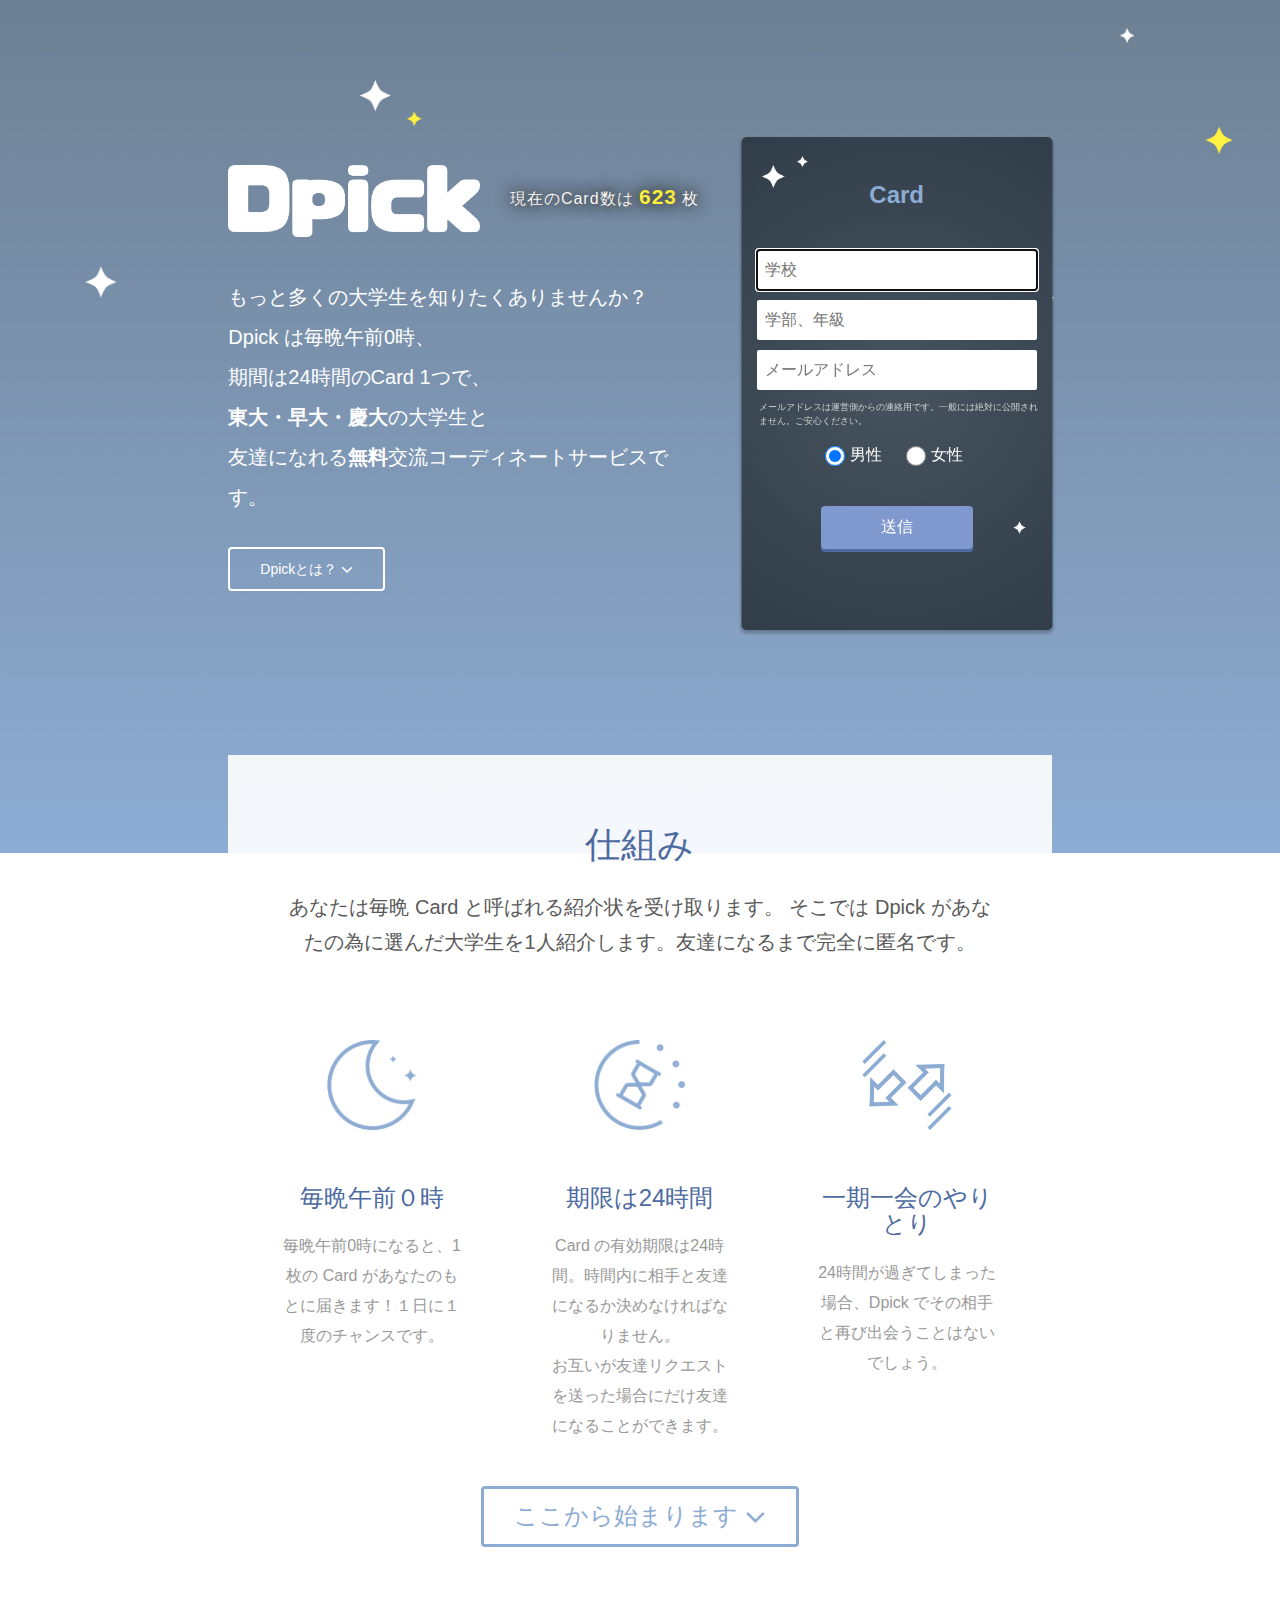
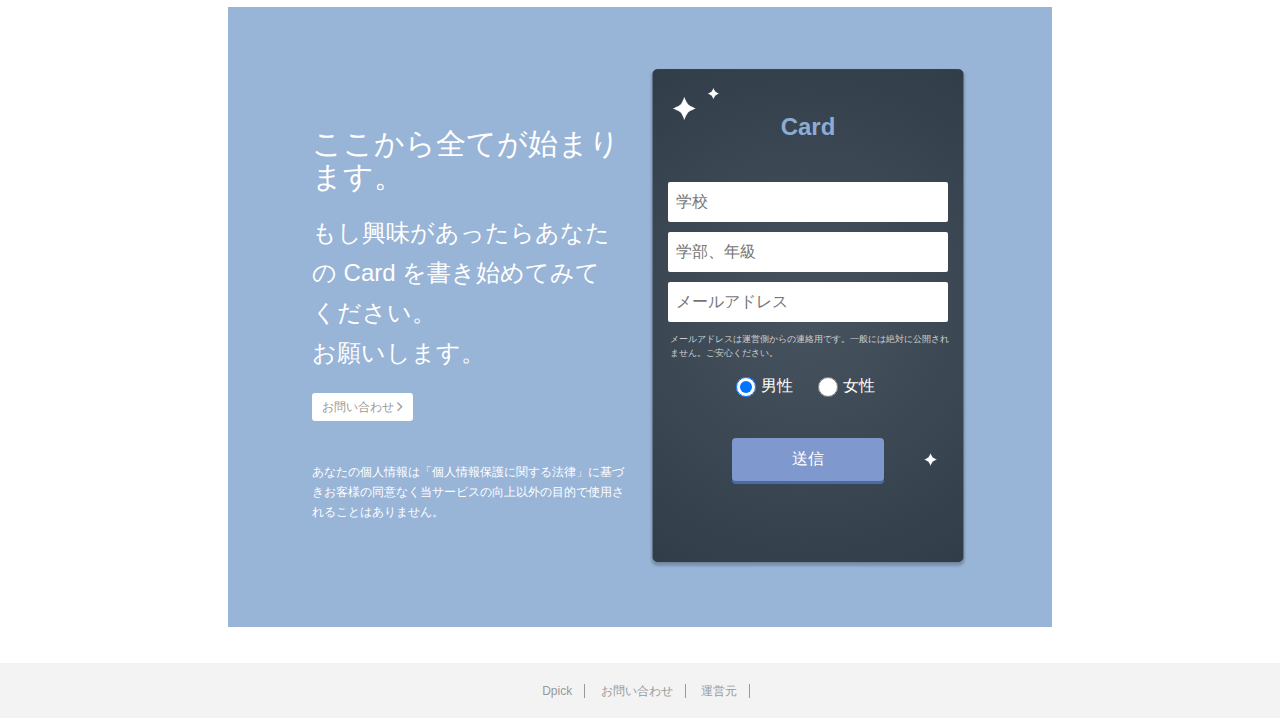
==== commit 1842835d: "+11" ====
--- a/index.html
+++ b/index.html
@@ -90,12 +90,12 @@
         	</div>
         	<div class="col-lg-8 col-md-10 col-xs-12 col-sm-12">
           		<div id="logo">
-                <img src="assets/img/dpick_b.png" /><span class="count hidden-xs hidden-sm">現在のCard数は  <b style="font-size:21px; color:#FFF140; font-family:'Ubuntu Condensed', sans-serif;">612</b>  枚</span>
+                <img src="assets/img/dpick_b.png" /><span class="count hidden-xs hidden-sm">現在のCard数は  <b style="font-size:21px; color:#FFF140; font-family:'Ubuntu Condensed', sans-serif;">623</b>  枚</span>
               </div>
 
               <h2 class="slogan">もっと多くの大学生を知りたくありませんか？</br>Dpick は毎晩午前0時、</br>期間は24時間のCard 1つで、</br><b>東大・早大・慶大</b>の大学生と</br>友達になれる<b>無料</b>交流コーディネートサービスです。</h2>
                 <div id="scroll" class="hidden-xs hidden-sm"><button type="button" class="btn btn-default button">Dpickとは？  <i class="fa fa-angle-down fa-lg"></i></button></div>
-                <div id="call" class="visible-xs visible-sm"><button type="button" class="btn btn-default button-call"><b>ここから始まります  <i class="fa fa-angle-down fa-lg"></i></b></button></div><p class="count visible-xs visible-sm">現在のCard数は <b class="number">612</b> 枚</p>
+                <div id="call" class="visible-xs visible-sm"><button type="button" class="btn btn-default button-call"><b>ここから始まります  <i class="fa fa-angle-down fa-lg"></i></b></button></div><p class="count visible-xs visible-sm">現在のCard数は <b class="number">623</b> 枚</p>
                 <div id="card1" class="hidden-xs hidden-sm card2">
                   <div class="form-info">
                     <script type="text/javascript">
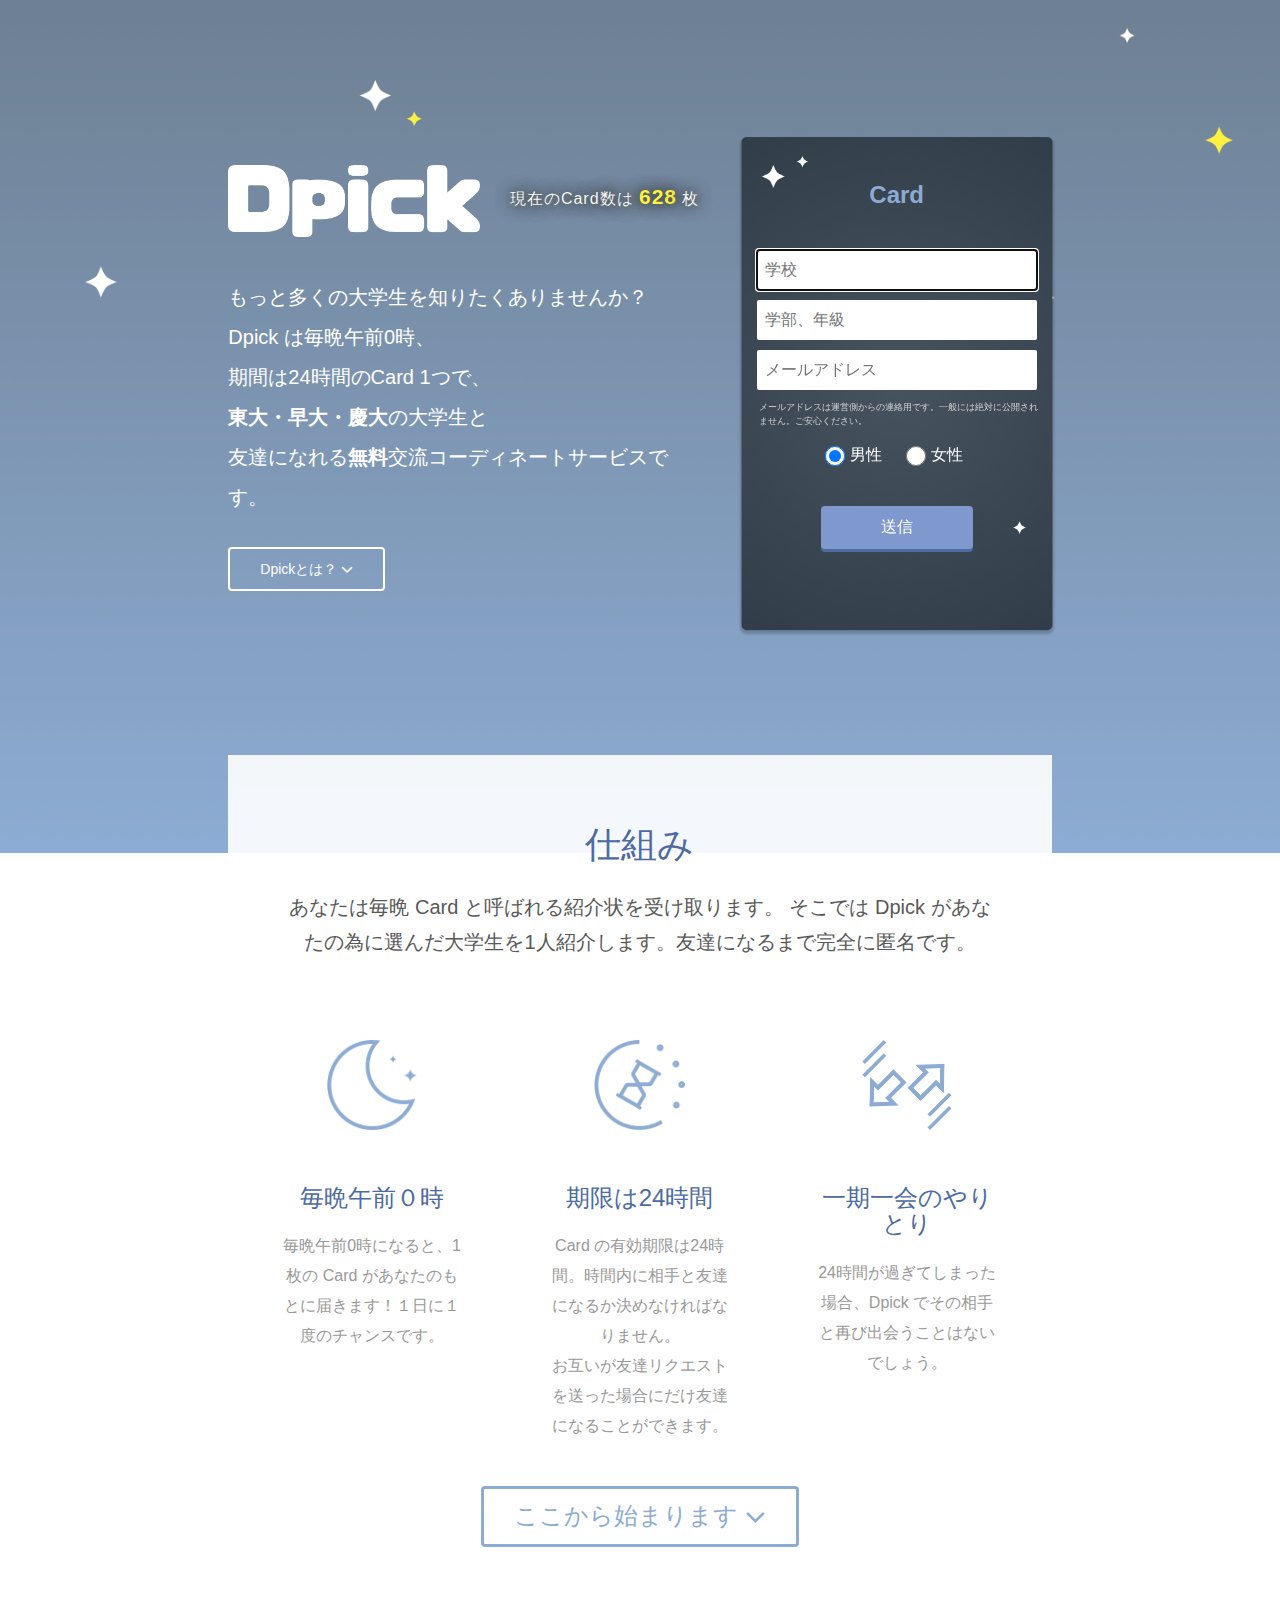
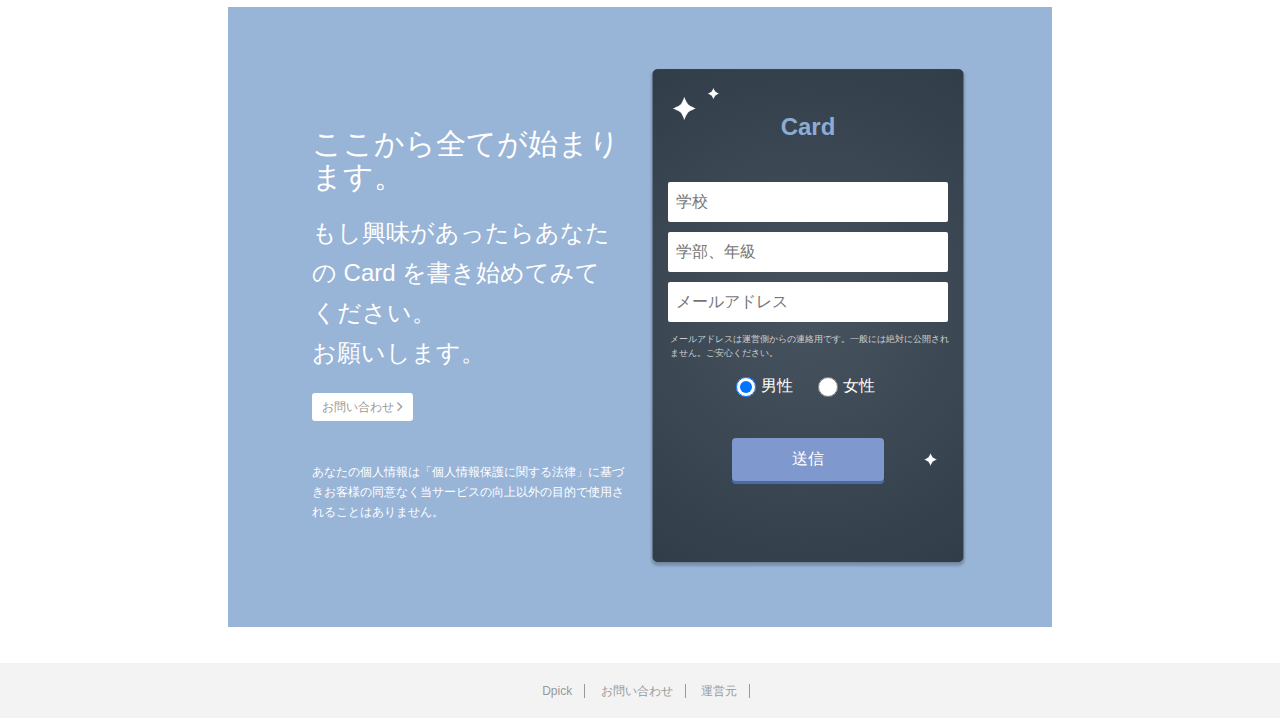
==== commit 03ea014e: "+5" ====
--- a/index.html
+++ b/index.html
@@ -90,12 +90,12 @@
         	</div>
         	<div class="col-lg-8 col-md-10 col-xs-12 col-sm-12">
           		<div id="logo">
-                <img src="assets/img/dpick_b.png" /><span class="count hidden-xs hidden-sm">現在のCard数は  <b style="font-size:21px; color:#FFF140; font-family:'Ubuntu Condensed', sans-serif;">623</b>  枚</span>
+                <img src="assets/img/dpick_b.png" /><span class="count hidden-xs hidden-sm">現在のCard数は  <b style="font-size:21px; color:#FFF140; font-family:'Ubuntu Condensed', sans-serif;">628</b>  枚</span>
               </div>
 
               <h2 class="slogan">もっと多くの大学生を知りたくありませんか？</br>Dpick は毎晩午前0時、</br>期間は24時間のCard 1つで、</br><b>東大・早大・慶大</b>の大学生と</br>友達になれる<b>無料</b>交流コーディネートサービスです。</h2>
                 <div id="scroll" class="hidden-xs hidden-sm"><button type="button" class="btn btn-default button">Dpickとは？  <i class="fa fa-angle-down fa-lg"></i></button></div>
-                <div id="call" class="visible-xs visible-sm"><button type="button" class="btn btn-default button-call"><b>ここから始まります  <i class="fa fa-angle-down fa-lg"></i></b></button></div><p class="count visible-xs visible-sm">現在のCard数は <b class="number">623</b> 枚</p>
+                <div id="call" class="visible-xs visible-sm"><button type="button" class="btn btn-default button-call"><b>ここから始まります  <i class="fa fa-angle-down fa-lg"></i></b></button></div><p class="count visible-xs visible-sm">現在のCard数は <b class="number">628</b> 枚</p>
                 <div id="card1" class="hidden-xs hidden-sm card2">
                   <div class="form-info">
                     <script type="text/javascript">
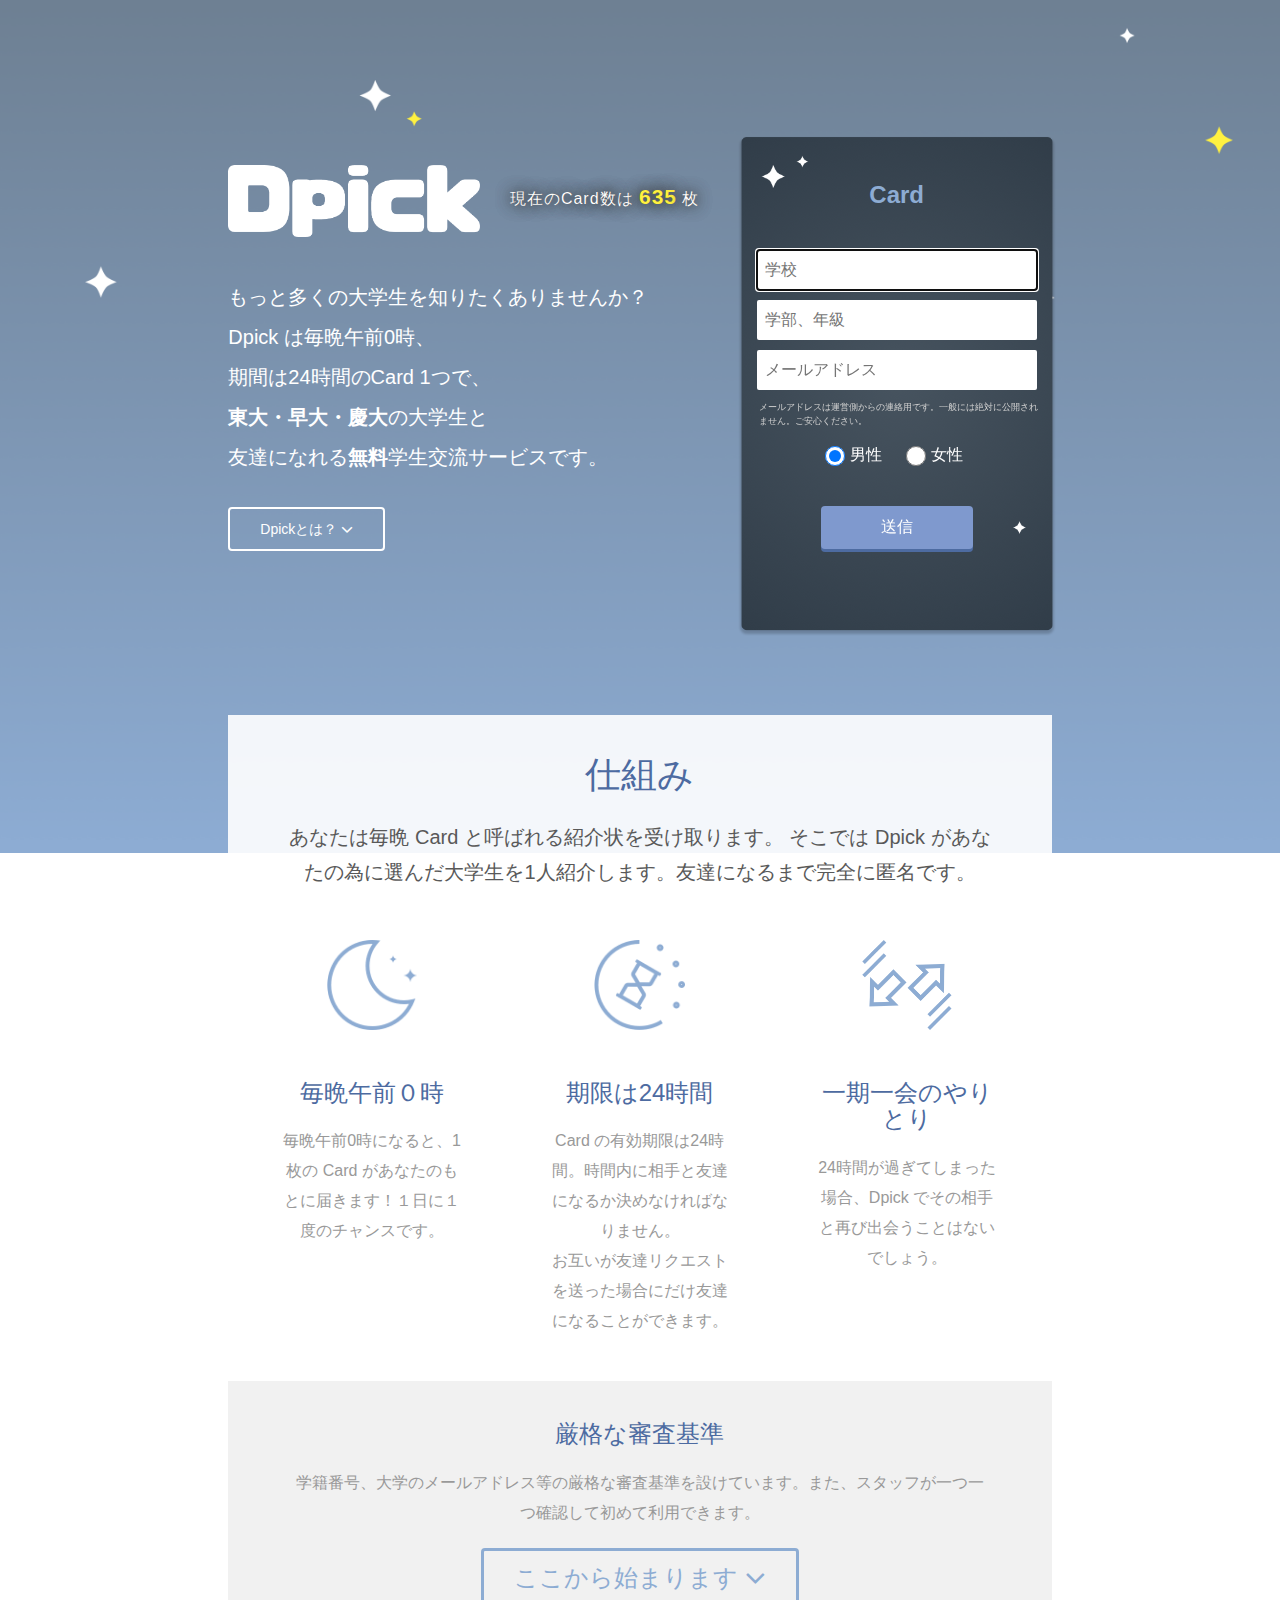
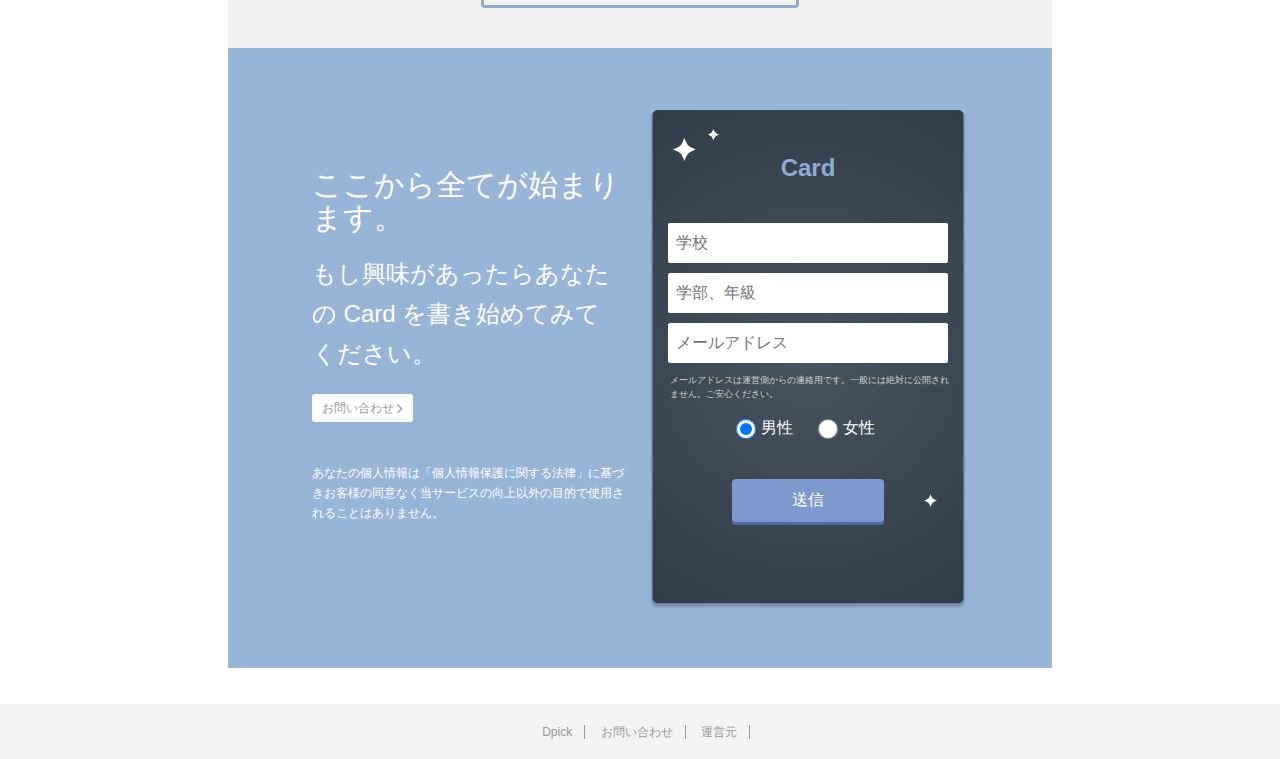
==== commit 7c70de72: "fix interest wording" ====
--- a/index.html
+++ b/index.html
@@ -90,12 +90,13 @@
         	</div>
         	<div class="col-lg-8 col-md-10 col-xs-12 col-sm-12">
           		<div id="logo">
-                <img src="assets/img/dpick_b.png" /><span class="count hidden-xs hidden-sm">現在のCard数は  <b style="font-size:21px; color:#FFF140; font-family:'Ubuntu Condensed', sans-serif;">628</b>  枚</span>
-              </div>
-
-              <h2 class="slogan">もっと多くの大学生を知りたくありませんか？</br>Dpick は毎晩午前0時、</br>期間は24時間のCard 1つで、</br><b>東大・早大・慶大</b>の大学生と</br>友達になれる<b>無料</b>交流コーディネートサービスです。</h2>
+                <img src="assets/img/dpick_b.png" /><span class="count hidden-xs hidden-sm">現在のCard数は  <b style="font-size:21px; color:#FFF140; font-family:'Ubuntu Condensed', sans-serif;">635</b>  枚</span>
+              </div>
+
+              <h2 class="slogan">もっと多くの大学生を知りたくありませんか？</br>Dpick は毎晩午前0時、</br>期間は24時間のCard 1つで、</br><b>東大・早大・慶大</b>の大学生と</br>友達になれる<b>無料</b>学生交流サービスです。</h2>
                 <div id="scroll" class="hidden-xs hidden-sm"><button type="button" class="btn btn-default button">Dpickとは？  <i class="fa fa-angle-down fa-lg"></i></button></div>
-                <div id="call" class="visible-xs visible-sm"><button type="button" class="btn btn-default button-call"><b>ここから始まります  <i class="fa fa-angle-down fa-lg"></i></b></button></div><p class="count visible-xs visible-sm">現在のCard数は <b class="number">628</b> 枚</p>
+                <div id="call" class="visible-xs visible-sm"><button type="button" class="btn btn-default button-call"><b>ここから始まります  <i class="fa fa-angle-down fa-lg"></i></b></button></div>
+                <p class="count visible-xs visible-sm">現在のCard数は <b class="number">635</b> 枚</p>
                 <div id="card1" class="hidden-xs hidden-sm card2">
                   <div class="form-info">
                     <script type="text/javascript">
@@ -133,6 +134,9 @@
               </div> -->
               <div class="main">
                   <div class="page2" id="page2">
+                    <div class="row interest visible-sm visible-xs">
+                      <p class="text2"><b>趣味・就活仲間探し</b>、<b>サークル勧誘</b>、<b>起業パートナー</b>、<b>試験の情報交換</b>もできる！！</br>普段と違うコミュニティだからこそ得られる情報があります。</p>
+                    </div>
                     <h1 style="color:#4D6BA1;">仕組み</h1>
                     <p class="text2">あなたは毎晩 Card と呼ばれる紹介状を受け取ります。 そこでは Dpick があなたの為に選んだ大学生を1人紹介します。友達になるまで完全に匿名です。</p>
                     <div class="row">
@@ -152,15 +156,21 @@
                         <p>24時間が過ぎてしまった場合、Dpick でその相手と再び出会うことはないでしょう。</p>
                       </div>
                     </div>
-                    <div class="row">
+                    <div class="row standard">
+                      <h3 style="color:#4D6BA1;">厳格な審査基準</h3>
+                      <p>学籍番号、大学のメールアドレス等の厳格な審査基準を設けています。また、スタッフが一つ一つ確認して初めて利用できます。</p>
+                    <a href="#form" id="call1"><button type="button" class="btn btn-default button2 hidden-xs hidden-sm">ここから始まります  <i class="fa fa-angle-down fa-lg"></i></button></a>
+                    </div>
+<!--                     <div class="row">
                       <a href="#form" id="call1"><button type="button" class="btn btn-default button2 hidden-xs hidden-sm">ここから始まります  <i class="fa fa-angle-down fa-lg"></i></button></a>
-                    </div>
+                    </div> -->
+
                   </div>
               </div>
             <div class="row form" id="form">
               <div class="col-md-offset-1 col-md-5">
                 <h2>ここから全てが始まります。</h2>
-                <h3>もし興味があったらあなたの Card を書き始めてみてください。</br>お願いします。</h3>
+                <h3>もし興味があったらあなたの Card を書き始めてみてください。</h3>
                 <a href="https://docs.google.com/forms/d/1W493u_p6T1SX8YPQvKP_TSf8al3Foz85FJQ5niRGAqc/viewform" target="_new"><button class="btn-default btn-sm btn ask hidden-xs hidden-sm">お問い合わせ  <i class="fa fa-angle-right fa-lg"></i></button></a></br>
                 <small class="hidden-xs hidden-sm">あなたの個人情報は「個人情報保護に関する法律」に基づきお客様の同意なく当サービスの向上以外の目的で使用されることはありません。</small>
               </div>
--- a/assets/css/style_1.css
+++ b/assets/css/style_1.css
@@ -67,7 +67,8 @@
 		border: 3px solid #8DACD3;
 		border-radius: 4px;
 		text-shadow: none;
-		margin-bottom: 60px;
+		margin-bottom: 40px;
+		margin-top: 10px;
 	}
 	.button2:hover, .button2:focus, .button2:active:focus, .button2:active{
 		opacity: 0.7;
@@ -122,7 +123,7 @@
 	}
 	.page2{
 		/*margin-top: 150px;*/
-		padding-top: 50px;
+		padding-top: 20px;
 		text-align: center;
 		height: 100%;
 		color: #595959;
@@ -133,13 +134,13 @@
 		margin: 25px 50px 0 50px;
 	}
 	.page2 .row{
-		margin-left: 0;
-		text-align: center;
-		padding-left: 0px;
+/*		margin-left: 0;*/
+		text-align: center;
+/*		padding-left: 0px;*/
 	}
 	.page2 .col-md-4{
 		padding: 0 40px;
-		margin-top: 80px;
+		margin-top: 50px;
 		margin-bottom: 35px;
 		width: 33.3%;
 		margin-left: 0;
@@ -147,7 +148,7 @@
 	.page2 .col-md-4 h3{
 		color: #4D6BA1;
 	}
-	.page2 .col-md-4 p{
+	.page2 .col-md-4 p, .standard p{
 		font-size: 16px;
 		color: #999999;
 		line-height: 30px;
@@ -155,7 +156,15 @@
 	}
 	.page2 .col-md-4 img{
 		height: 90px;
-		margin-bottom: 35px;
+		margin-bottom: 30px;
+	}
+	.standard{
+		background-color:rgba(185,185,185,0.2); 
+		margin-left:-10px; 
+		margin-right:-10px; 
+		padding-left:60px; 
+		padding-right:60px; 
+		padding-top:20px;
 	}
 	.form{
 		background-color: rgba(141,172,211,0.9);
@@ -349,7 +358,8 @@
 		border: 3px solid #8DACD3;
 		border-radius: 4px;
 		text-shadow: none;
-		margin-bottom: 60px;
+		margin-bottom: 40px;
+		margin-top: 10px;
 	}
 	.button2:hover, .button2:focus, .button2:active:focus, .button2:active{
 		opacity: 0.7;
@@ -404,7 +414,7 @@
 	}
 	.page2{
 		/*margin-top: 150px;*/
-		padding-top: 50px;
+		padding-top: 20px;
 		text-align: center;
 		height: 100%;
 		color: #595959;
@@ -415,13 +425,13 @@
 		margin: 25px 50px 0 50px;
 	}
 	.page2 .row{
-		margin-left: 0;
-		text-align: center;
-		padding-left: 0px;
+/*		margin-left: 0;*/
+		text-align: center;
+/*		padding-left: 0px;*/
 	}
 	.page2 .col-md-4{
 		padding: 0 40px;
-		margin-top: 80px;
+		margin-top: 50px;
 		margin-bottom: 35px;
 		width: 33.3%;
 		margin-left: 0;
@@ -429,7 +439,7 @@
 	.page2 .col-md-4 h3{
 		color: #4D6BA1;
 	}
-	.page2 .col-md-4 p{
+	.page2 .col-md-4 p, .standard p{
 		font-size: 16px;
 		color: #999999;
 		line-height: 30px;
@@ -437,7 +447,15 @@
 	}
 	.page2 .col-md-4 img{
 		height: 90px;
-		margin-bottom: 35px;
+		margin-bottom: 30px;
+	}
+	.standard{
+		background-color:rgba(185,185,185,0.2); 
+		margin-left:-10px; 
+		margin-right:-10px; 
+		padding-left:60px; 
+		padding-right:60px; 
+		padding-top:20px;
 	}
 	.form{
 		background-color: rgba(141,172,211,0.9);
@@ -574,7 +592,7 @@
 	body{
 		padding: 0;
 		background-image: url('../img/bac_s_b.png');
-		background-size: 120% auto;
+		background-size: 100% auto;
 		background-repeat: no-repeat;
 	}
 	body .container-fluid{
@@ -650,12 +668,13 @@
 	.page2{
 		background-color: white;
 		width: 100%;
-		padding-top: 35px;
+		/*padding-top: 35px;*/
 	}
 	.page2 h1{
 		font-size: 24px;
 		margin-bottom: 15px;
 		color: #595959;
+		padding-top: 20px;
 	}
 	.page2 .text2{
 		font-size: 16px;
@@ -684,7 +703,7 @@
 		font-size: 22px;
 		color: #4D6BA1;
 	}
-	.page2 .row .col-xs-12 p{
+	.page2 .row .col-xs-12 p, .standard p{
 		color: #999999;
 		padding-bottom: 30px;
 		border-bottom: 1px solid #efefef;
@@ -696,6 +715,18 @@
 		margin-top: -10px;
 		font-size: 14px;
 	}
+	.standard{
+		background-color:rgba(185,185,185,0.2); 
+		padding-top:10px;
+	}
+	.standard h3{
+		margin-top: 30px;
+		margin-bottom: 35px;
+	}
+	.interest{
+		background-color:rgba(185,185,185,0.2);
+		padding-top: 40px;
+	}
 	.form{
 		background-color: rgba(141,172,211,1);
 		margin-top: 0;
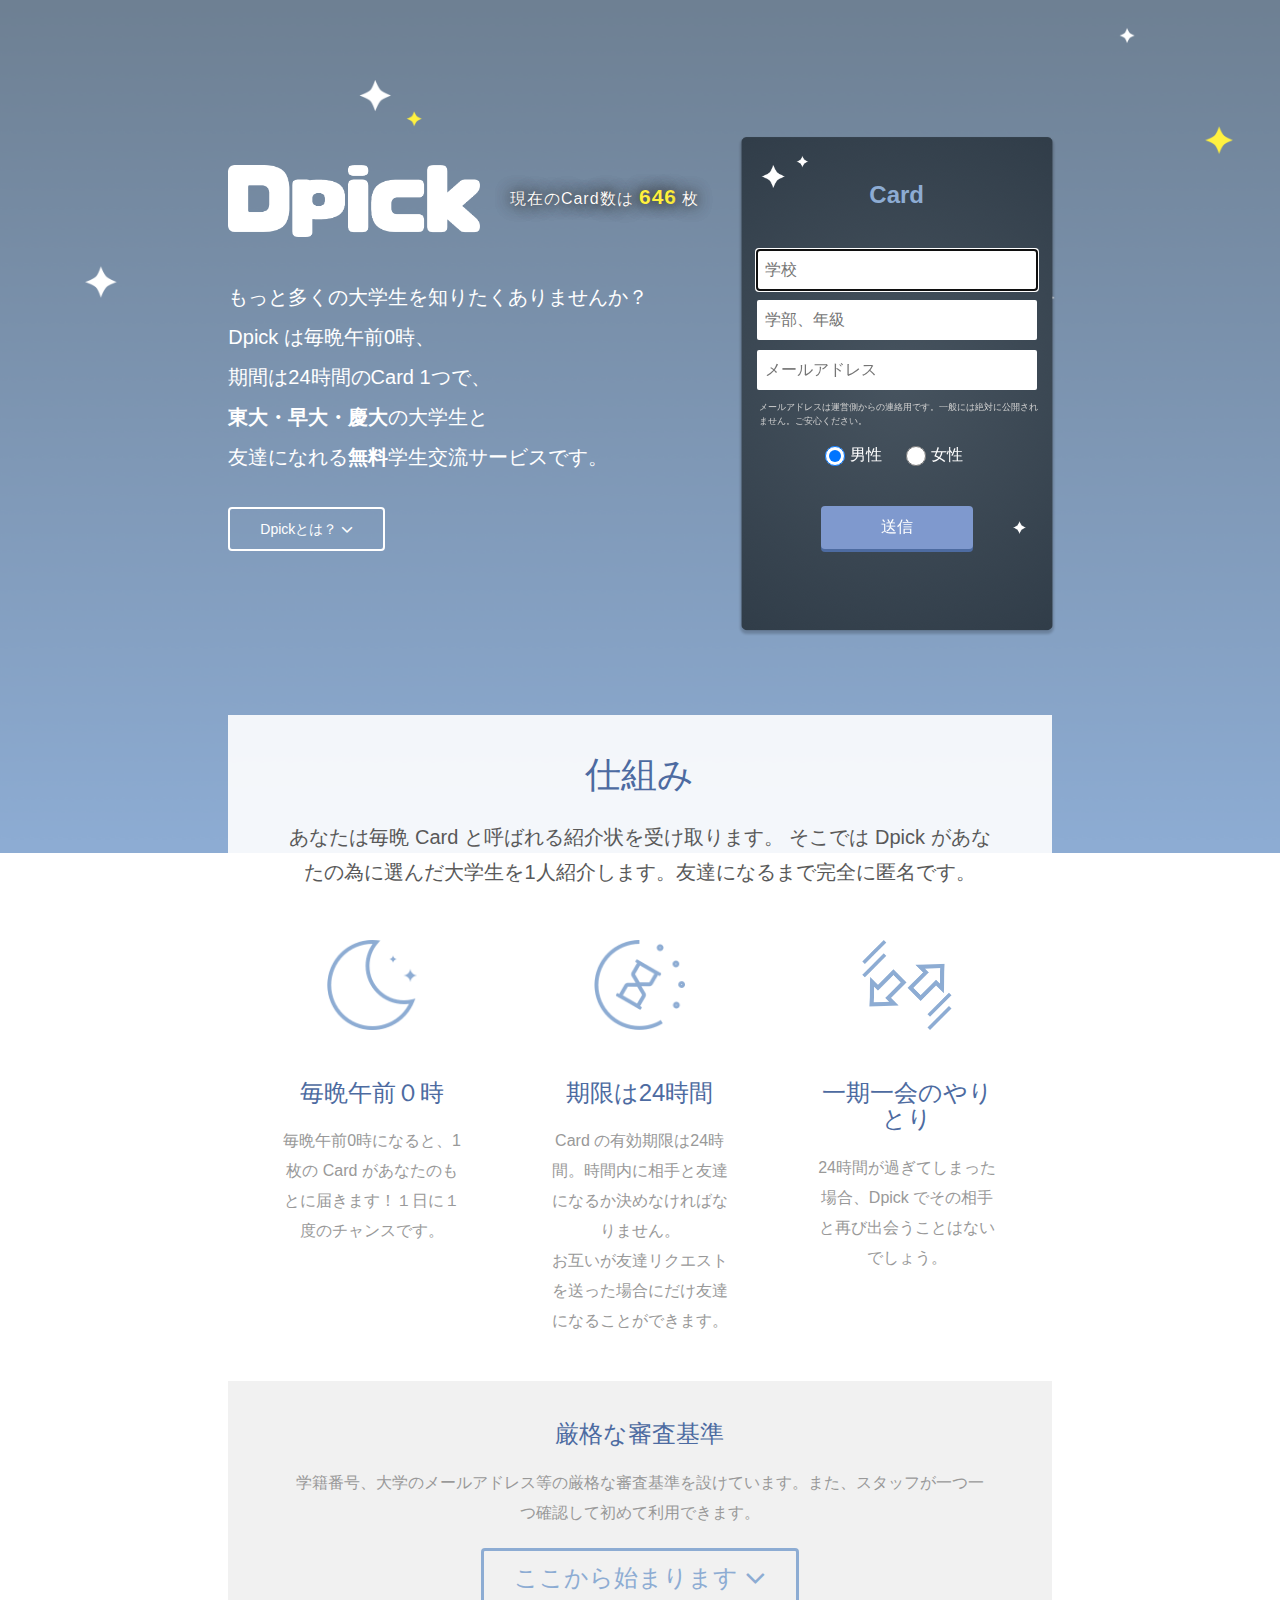
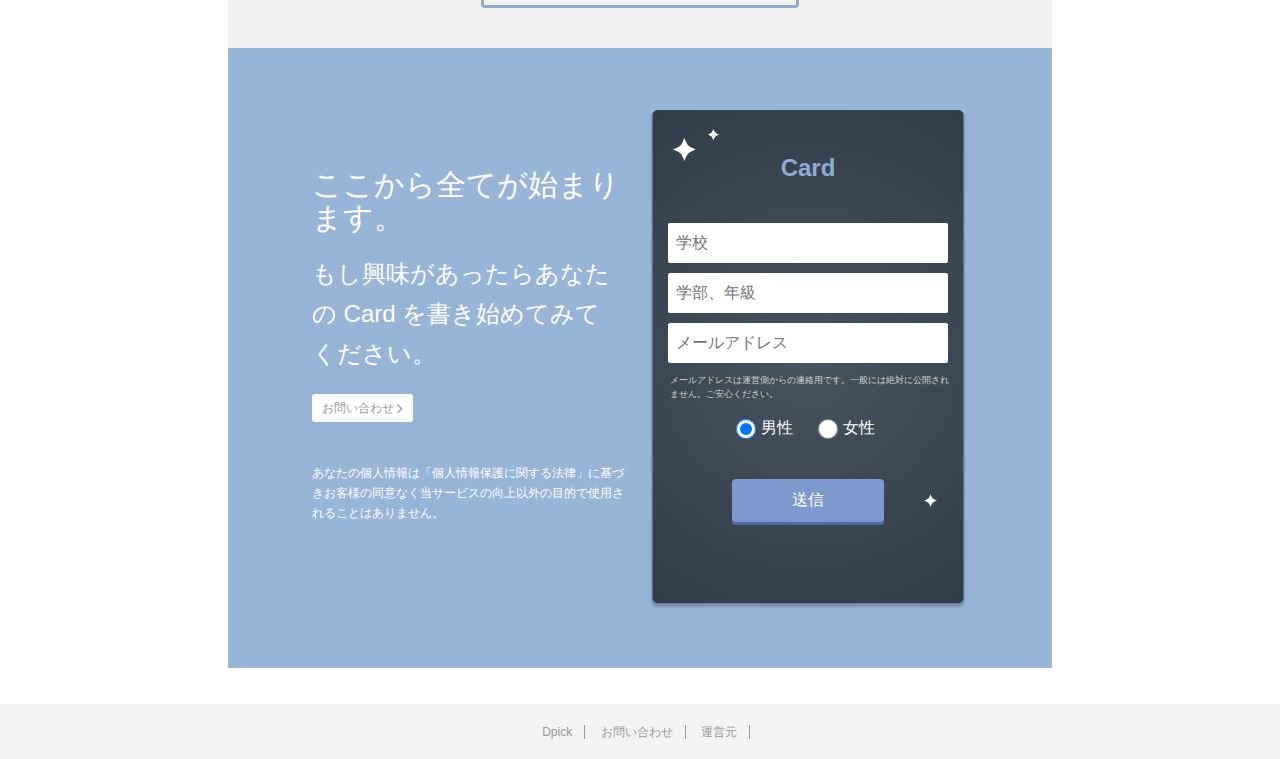
==== commit 9841f784: "+11" ====
--- a/index.html
+++ b/index.html
@@ -90,13 +90,13 @@
         	</div>
         	<div class="col-lg-8 col-md-10 col-xs-12 col-sm-12">
           		<div id="logo">
-                <img src="assets/img/dpick_b.png" /><span class="count hidden-xs hidden-sm">現在のCard数は  <b style="font-size:21px; color:#FFF140; font-family:'Ubuntu Condensed', sans-serif;">635</b>  枚</span>
+                <img src="assets/img/dpick_b.png" /><span class="count hidden-xs hidden-sm">現在のCard数は  <b style="font-size:21px; color:#FFF140; font-family:'Ubuntu Condensed', sans-serif;">646</b>  枚</span>
               </div>
 
               <h2 class="slogan">もっと多くの大学生を知りたくありませんか？</br>Dpick は毎晩午前0時、</br>期間は24時間のCard 1つで、</br><b>東大・早大・慶大</b>の大学生と</br>友達になれる<b>無料</b>学生交流サービスです。</h2>
                 <div id="scroll" class="hidden-xs hidden-sm"><button type="button" class="btn btn-default button">Dpickとは？  <i class="fa fa-angle-down fa-lg"></i></button></div>
                 <div id="call" class="visible-xs visible-sm"><button type="button" class="btn btn-default button-call"><b>ここから始まります  <i class="fa fa-angle-down fa-lg"></i></b></button></div>
-                <p class="count visible-xs visible-sm">現在のCard数は <b class="number">635</b> 枚</p>
+                <p class="count visible-xs visible-sm">現在のCard数は <b class="number">646</b> 枚</p>
                 <div id="card1" class="hidden-xs hidden-sm card2">
                   <div class="form-info">
                     <script type="text/javascript">
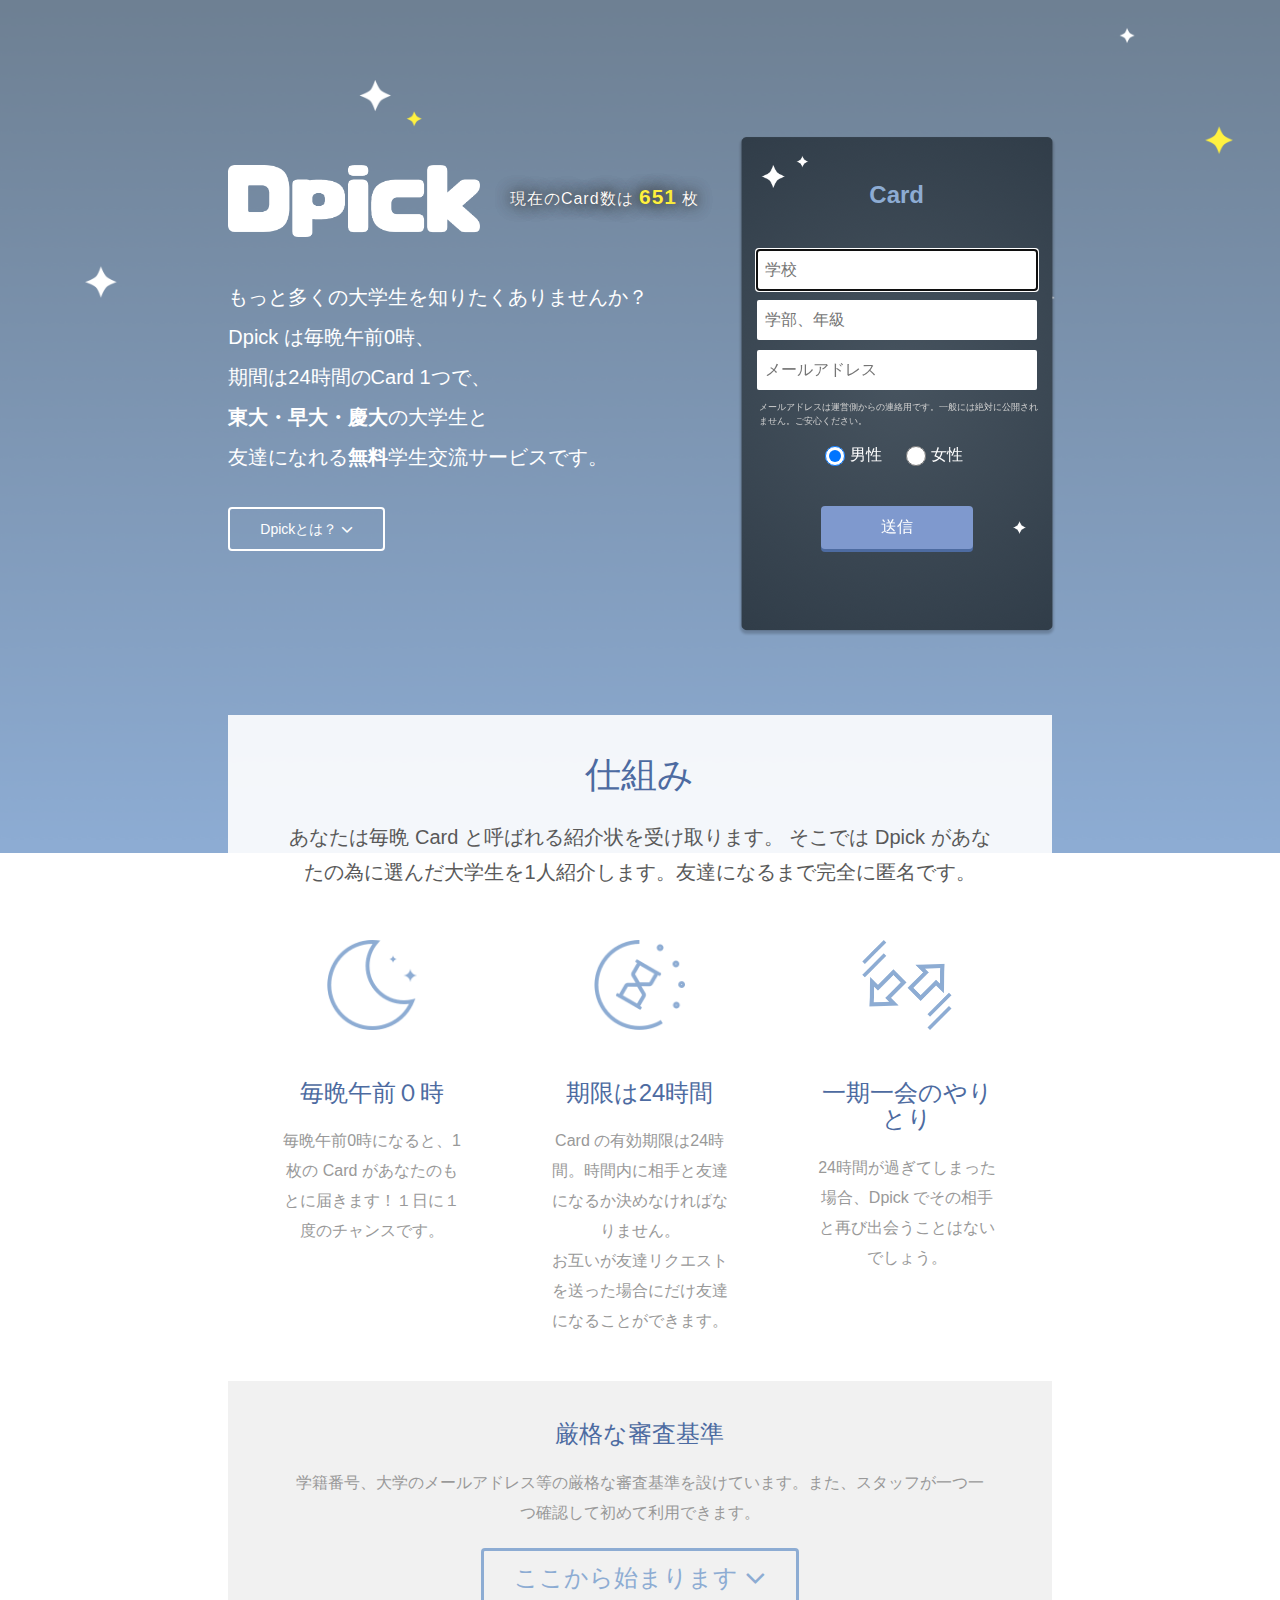
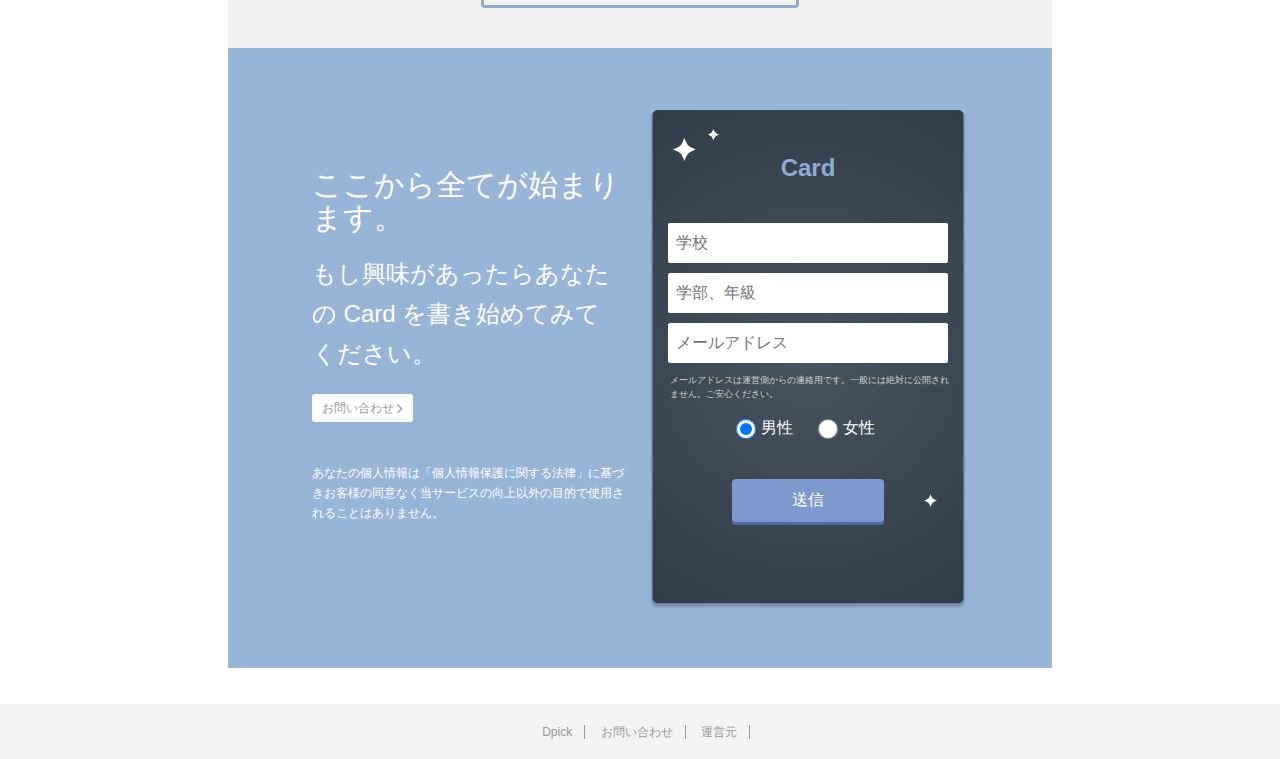
==== commit 78bb24b6: "+5" ====
--- a/index.html
+++ b/index.html
@@ -90,13 +90,13 @@
         	</div>
         	<div class="col-lg-8 col-md-10 col-xs-12 col-sm-12">
           		<div id="logo">
-                <img src="assets/img/dpick_b.png" /><span class="count hidden-xs hidden-sm">現在のCard数は  <b style="font-size:21px; color:#FFF140; font-family:'Ubuntu Condensed', sans-serif;">646</b>  枚</span>
+                <img src="assets/img/dpick_b.png" /><span class="count hidden-xs hidden-sm">現在のCard数は  <b style="font-size:21px; color:#FFF140; font-family:'Ubuntu Condensed', sans-serif;">651</b>  枚</span>
               </div>
 
               <h2 class="slogan">もっと多くの大学生を知りたくありませんか？</br>Dpick は毎晩午前0時、</br>期間は24時間のCard 1つで、</br><b>東大・早大・慶大</b>の大学生と</br>友達になれる<b>無料</b>学生交流サービスです。</h2>
                 <div id="scroll" class="hidden-xs hidden-sm"><button type="button" class="btn btn-default button">Dpickとは？  <i class="fa fa-angle-down fa-lg"></i></button></div>
                 <div id="call" class="visible-xs visible-sm"><button type="button" class="btn btn-default button-call"><b>ここから始まります  <i class="fa fa-angle-down fa-lg"></i></b></button></div>
-                <p class="count visible-xs visible-sm">現在のCard数は <b class="number">646</b> 枚</p>
+                <p class="count visible-xs visible-sm">現在のCard数は <b class="number">651</b> 枚</p>
                 <div id="card1" class="hidden-xs hidden-sm card2">
                   <div class="form-info">
                     <script type="text/javascript">
